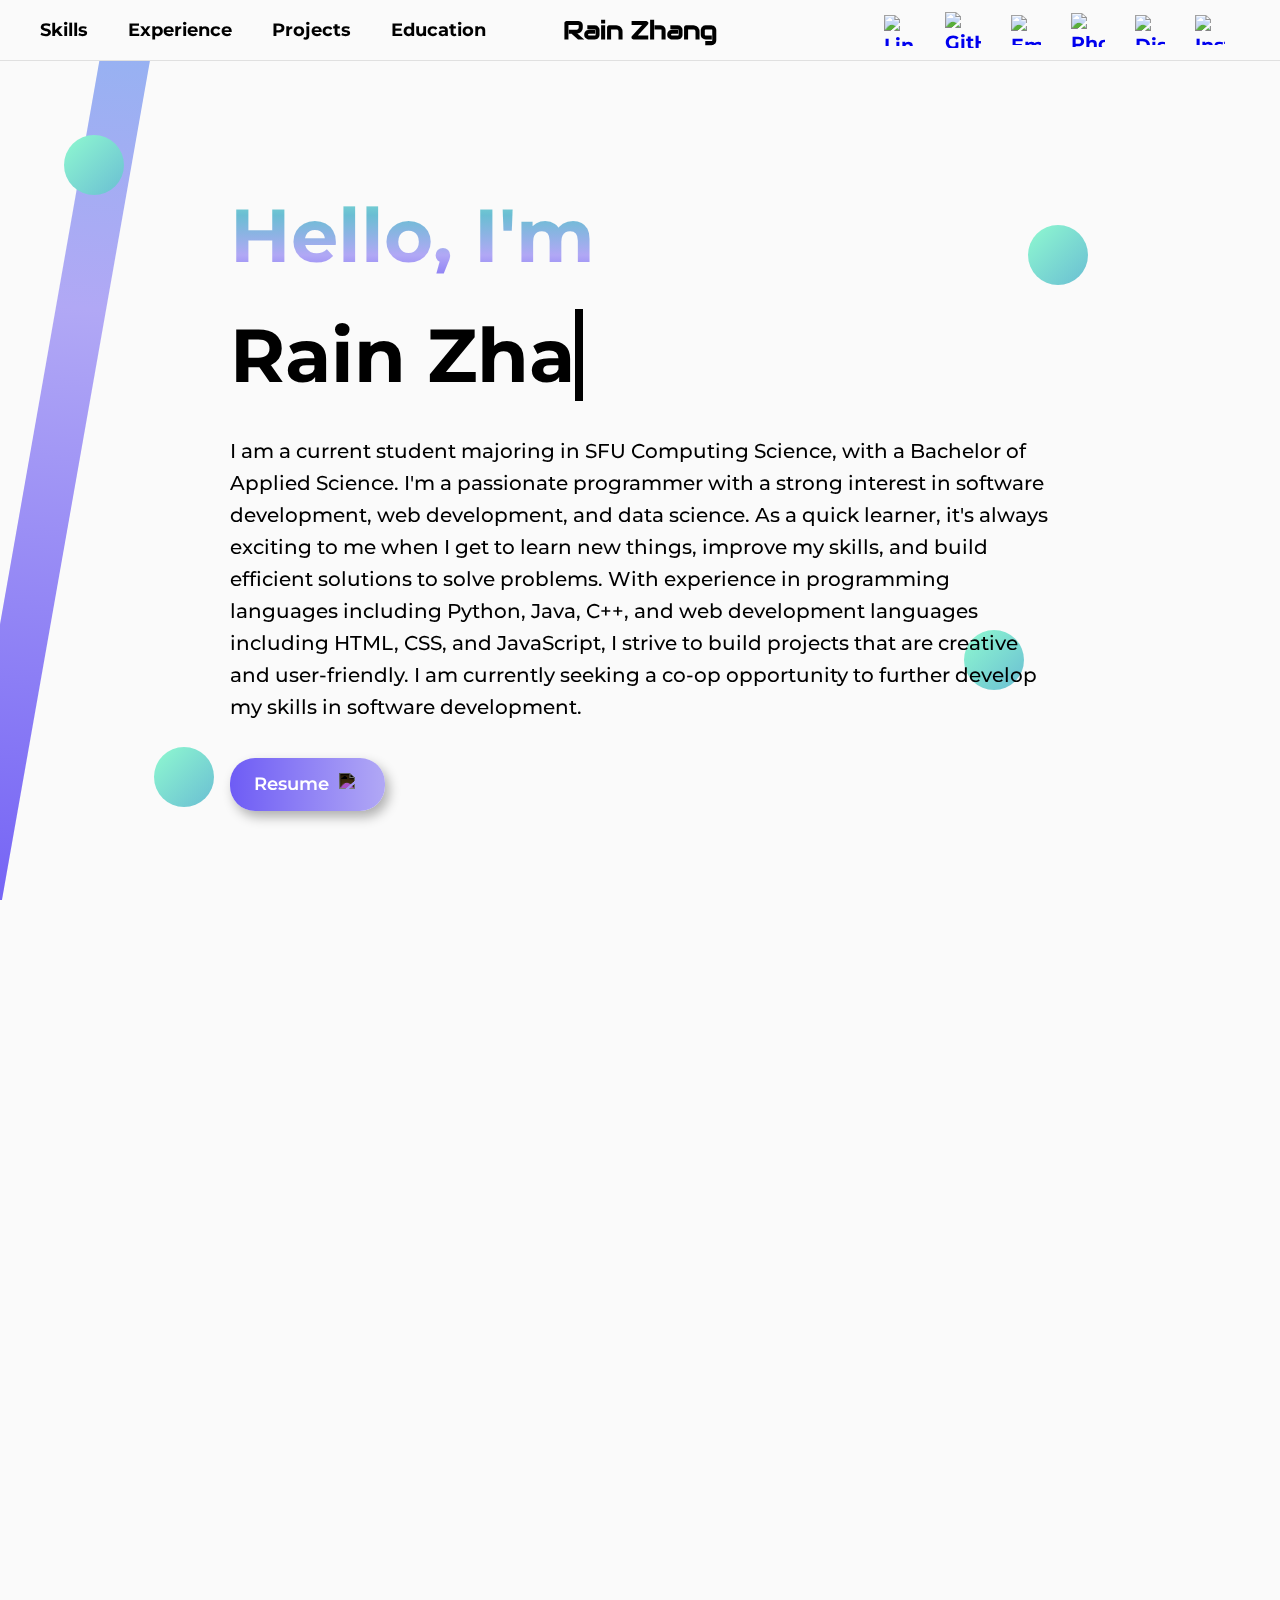
==== index.html @ cbb2e512 "Fixing and adjusting code format and style" ====
<!DOCTYPE html>
<html lang="en">
<head>
    <meta charset="UTF-8">
    <title>Rain Zhang</title>
    <link rel="icon" href="favicon.ico" type="image/x-icon">
    <link rel="stylesheet" href="style.css">
    <link rel="preconnect" href="https://fonts.googleapis.com">
    <link rel="preconnect" href="https://fonts.gstatic.com" crossorigin>
    <link href="https://fonts.googleapis.com/css2?family=Audiowide&family=Montserrat:wght@100..900&display=swap" rel="stylesheet">
</head>
<body>

<!-- Navigation Bar -->
<div class="navigationBar">
    <nav>
        <ul>
            <li><a href="#skills">Skills</a></li>
            <li><a href="#experience">Experience</a></li>
            <li><a href="#projects">Projects</a></li>
            <li><a href="#education">Education</a></li>
        </ul>
    </nav>
    <h2 id="barHeading">Rain Zhang</h2>
    <div class="contactIcons">
        <a href="https://www.linkedin.com/in/rainzhang05/" target="_blank">
            <img id="linkedinIcon" src="https://upload.wikimedia.org/wikipedia/commons/thumb/f/f8/LinkedIn_icon_circle.svg/1200px-LinkedIn_icon_circle.svg.png" alt="LinkedIn Icon"/>
        </a>
        <a href="https://github.com/rainzhang05" target="_blank">
            <img id="githubContact" src="https://www.svgrepo.com/show/360451/github-circle.svg" alt="GitHub Icon"/>
        </a>
        <a href="mailto:rainzhang.zty@gmail.com" target="_blank">
            <img id="mailIcon" src="https://cdn3.iconfinder.com/data/icons/web-ui-3/128/Mail-2-512.png" alt="Email Icon"/>
        </a>
        <a href="tel:+12363337191" target="_blank">
            <img id="phoneIcon" src="https://icons.veryicon.com/png/o/miscellaneous/yunrenui-original-ui-of-fool-cloud/phone-circle.png" alt="Phone Icon"/>
        </a>
        <a href="https://discordapp.com/users/rain_79154" target="_blank">
            <img id="discordIcon" src="https://uxwing.com/wp-content/themes/uxwing/download/brands-and-social-media/discord-round-color-icon.png" alt="Discord Icon"/>
        </a>
        <a href="https://www.instagram.com/rainzhang.zty?igsh=emI1dTNhZzAyY2N6&utm_source=qr" target="_blank">
            <img id="insIcon" src="https://cdn4.iconfinder.com/data/icons/social-messaging-ui-color-shapes-2-free/128/social-instagram-new-circle-512.png" alt="Instagram Icon"/>
        </a>
    </div>
</div>

<!-- Stripe and Circles -->
<div class="decorations">
    <div class="stripe"></div>
    <div class="circle" style="top: 15%; left: 5%;"></div>
    <div class="circle" style="top: 25%; right:15%;"></div>
    <div class="circle" style="top: 83%; left: 12%;"></div>
    <div class="circle" style="top: 70%; right:20%;"></div>
</div>

<!-- Introduction -->
<div class="introduction">
    <h1 id="introHeading">
        <span class="aurora-text">Hello, I'm</span>
    </h1>
    <h1 id="introName">
        <span class="aurora-text">Rain Zhang</span>
    </h1>
    <p id="introParagraph">
        I am a current student majoring in SFU Computing Science, with a Bachelor of Applied Science.
        I'm a passionate programmer with a strong interest in software development, web development,
        and data science. As a quick learner, it's always exciting to me when I get to learn new things,
        improve my skills, and build efficient solutions to solve problems. With experience in programming languages
        including Python, Java, C++, and web development languages including HTML, CSS, and JavaScript, I strive to
        build projects that are creative and user-friendly. I am currently seeking a co-op opportunity to further
        develop my skills in software development.
    </p>
    <a href="Resume.pdf" target="_blank" class="resumeButton">
        Resume
        <img src="https://cdn-icons-png.flaticon.com/512/25/25284.png" alt="linkIcon">
    </a>
</div>

<!-- Skills -->
<div class = "skills">
    <h2 id = "skills">Skills</h2>
    <h3>Programming Languages</h3>
    <img id = "pythonIcon" src = "https://cdn3.iconfinder.com/data/icons/logos-and-brands-adobe/512/267_Python-512.png" alt = "Python Icon">
    <img id = "cIcon" src = "https://upload.wikimedia.org/wikipedia/commons/1/19/C_Logo.png" alt = "C Icon">
    <img id = "C++ icon" src = "https://upload.wikimedia.org/wikipedia/commons/thumb/1/18/ISO_C%2B%2B_Logo.svg/683px-ISO_C%2B%2B_Logo.svg.png" alt = "C++ Icon">
    <img id = "javaIcon" src= "https://static-00.iconduck.com/assets.00/java-icon-1511x2048-6ikx8301.png" alt = "Java Icon">
    <h3>Web Development</h3>
    <img id = "htmlIcon" src = "https://cdn-icons-png.flaticon.com/512/5968/5968267.png" alt = "HTML Icon">
    <img id = "cssIcon" src = "https://cdn4.iconfinder.com/data/icons/flat-brand-logo-2/512/css3-512.png" alt = "CSS Icon">
    <img id = "jsIcon" src = "https://static.vecteezy.com/system/resources/previews/027/127/463/non_2x/javascript-logo-javascript-icon-transparent-free-png.png" alt = "JS Icon">
    <h3>Operating Systems</h3>
    <img id = "windowsIcon" src = "https://i.redd.it/ne6ukkej06t71.png" alt = "Windows Icon">
    <img id = "macIcon" src = "https://upload.wikimedia.org/wikipedia/commons/c/c9/Finder_Icon_macOS_Big_Sur.png" alt = "Mac Icon">
    <img id = "linuxIcon" src = "https://static-00.iconduck.com/assets.00/linux-icon-2048x2048-sy06t4un.png" alt = "Linux Icon">
    <h3>Software & Developer Tools</h3>
    <img id = "vscodeIcon" src = "https://upload.wikimedia.org/wikipedia/commons/thumb/9/9a/Visual_Studio_Code_1.35_icon.svg/512px-Visual_Studio_Code_1.35_icon.svg.png" alt = "VS Code Icon">
    <img id = "githubIcon" src = "https://cdn-icons-png.flaticon.com/512/25/25231.png" alt = "GitHub Icon">
    <img id = "gitIcon" src = "https://upload.wikimedia.org/wikipedia/commons/thumb/3/3f/Git_icon.svg/2048px-Git_icon.svg.png" alt = "Git Icon">
    <img id = "intellijIcon" src = "https://upload.wikimedia.org/wikipedia/commons/thumb/9/9c/IntelliJ_IDEA_Icon.svg/2048px-IntelliJ_IDEA_Icon.svg.png" alt = "IntelliJ Icon">
    <img id= "clionIcon" src = "https://static-00.iconduck.com/assets.00/clion-icon-2048x2048-9jybcelh.png" alt = "CLion Icon">
    <img id = "pycharmIcon" src = "https://upload.wikimedia.org/wikipedia/commons/thumb/1/1d/PyCharm_Icon.svg/1024px-PyCharm_Icon.svg.png" alt = "PyCharm Icon">
    <img id = "msofficeIcon" src = "https://img.icons8.com/color/512/microsoft-office-2019.png" alt = "MS Office Icon">
</div>

<!-- Experience -->
<div class = "experience">
    <h2 id = "experience">Experience</h2>
    <h3>FEITIAN Technologies Co., Ltd.</h3>
    <h4>Software Engineer Co-op | Beijing, China | September - December 2025 (Expected)</h4>
    <p id = "feitianParagraph">During my co-op at FEITIAN Technologies Co., Ltd., I will gain hands-on experience in
        cybersecurity product development. I will learn about authentication and encryption by using secure hardware
        solutions. I will develop my secure coding skills and vulnerability analysis by contributing to security product
        development. By the end of the work term, I will strengthen my ability to design secure systems and optimize
        cybersecurity solutions for applications.</p>
</div>

<!-- Projects -->
<div class = "projects">
    <h2 id = "projects">Projects</h2>
    <h3>Personal Portfolio Website Development | February 2025 | HTML, CSS, JS</h3>
    <ul>
        <li>Designed and created a personal website to serve as a portfolio of my skills. </li>
        <li>Used HTML, CSS, and JavaScript to implement a modern and user-friendly interface, with an emphasis on
            high quality UI/UX design.</li>
        <li>Gained experience on using dynamic functionalities and interactive elements to enhance user experience.</li>
    </ul>
    <h3>Snake Survival Game | June 2022 | Java</h3>
    <ul>
        <li>Designed and implemented a fully interactive grid-based snake survival game using Java, handling both
            graphics and game logic.</li>
        <li>Implemented the game features including movement, collision detection, and score tracking.</li>
        <li>Optimized game performance by using arrays and linked lists for snake movement.</li>
        <li>Enhanced problem-solving skills by debugging and improving game logic for smooth and responsive
            gameplay.</li>
    </ul>
    <h3>Language Learning Application | December 2024 | Python</h3>
    <ul>
        <li>Developed a terminal-based language learning app in python that simulates the functions of actual apps.</li>
        <li>Implemented features that analyze and modify graphics, audio, and text files.</li>
        <li>Created features that mimic app-like behaviors for learning, quizzing, and playing, maintaining ideal user
            experience within a terminal environment.</li>
    </ul>
    <h3>Playlist Generator | October 2024 | C++</h3>
    <ul>
        <li>Developed a class using a singly linked list to store the data of each song. </li>
        <li>Implemented public methods such as insertion, removal, and swapping of songs, enabling manipulations of the
            play list through user input. </li>
        <li>Incorporated dynamic memory management and error handling, while validating user input to prevent runtime
            errors. </li>
    </ul>
    <h3>Coin Sorter | March 2024 | C</h3>
    <ul>
        <li>Implemented a C program that simulates the operations of a terminal-based coin sorting machine,
            categorizing coin types based on data such as sizes and values. </li>
        <li>Incorporated error handling to validate data input, prevent program crashes, and managing unexpected user
            inputs. </li>
        <li>Utilized dynamic memory management and handled file input and output, allowing the program to process data
            from configuration files. </li>
    </ul>
</div>

<!-- Education -->
<div class = "education">
    <h2 id = "education">Education</h2>
    <h3>Simon Fraser University | Burnaby, BC</h3>
    <ul>
        <li>Computing Science Major</li>
        <li>Bachelor of Applied Science</li>
        <li>September 2023 - Present</li>
        <li>Expected Graduation in April 2027</li>
    </ul>
    <h3>Semiahmoo Secondary | Surrey, BC</h3>
    <ul>
        <li>High School Diploma</li>
        <li>September 2018 - June 2023</li>
        <li>Programming Club member since September 2021</li>
    </ul>
</div>
<script src = "script.js"></script>
</body>
</html>
---- style.css ----
/* Prevents Horizontal Scrolling */
html,
body {
    height: 100%;
    width: 100%;
    margin: 0;
    padding: 0;
    overflow-x: hidden;
}

/* Body */
body {
    font-family: "Montserrat", sans-serif;
    font-weight: 400;
    background-color: #fafafa;
    margin: 0;
    padding: 0;
    color: #333;
    font-size: 19px;
    line-height: 1.6;
}

/* Navigation Bar */
.navigationBar {
    font-weight: 700;
    position: fixed;
    top: 0;
    left: 0;
    right: 0;
    background-color: #fafafa;
    padding: 10px 40px;
    display: flex;
    justify-content: space-between;
    align-items: center;
    z-index: 1000;
    border-bottom: 1px solid #e0e0e0;
    height: 40px;

    a img {
        width: 30px;
        height: 30px;
        margin: 0 15px;
    }

    nav ul {
        list-style-type: none;
        padding: 0;
        margin: 0;
        display: flex;

        li {
            margin-right: 40px;

            a {
                display: inline-flex;
                color: #000000;
                text-decoration: none;
                font-size: 18px;
                transition: transform 0.3s ease-in-out, color 0.3s ease-in-out;
            }

            a:hover {
                color: #6e5cf5;
                transform: scale(1.08);
            }
        }
    }
}

#barHeading {
    font-family: "Audiowide", sans-serif;
    font-size: 25px;
    color: #000000;
    margin: 0;
    font-weight: bold;
    position: absolute;
    left: 50%;
    transform: translateX(-50%);
}

.contactIcons {
    display: flex;
    justify-content: flex-end;
    align-items: center;
    height: 100%;

    a {
        display: flex;
        align-items: center;
        justify-content: center;
        height: 100%;
        transition: transform 0.3s ease-in-out;
    }

    a:hover {
        transform: scale(1.2);

        img {
            filter: hue-rotate(190deg) saturate(200%);
        }
    }
}

#linkedinIcon {
    width: 31px;
    height: 31px;
}

#phoneIcon {
    width: 34px;
    height: 34px;
}

#githubContact {
    width: 36px;
    height: 36px;
}

/* Decorations */
.decorations {
    position: fixed;
    top: 0;
    left: 0;
    right: 0;
    bottom: 0;
    pointer-events: none;
    z-index: -1;
    overflow: hidden;
}

.stripe {
    position: absolute;
    width: 50px;
    height: 300%;
    background: linear-gradient(to bottom, #8ff9d0, #6abed3, #6dc1ed, #b1a8f5, #6e5cf5);
    left: 10%;
    top: -100%;
    transform: rotate(5deg) translateY(-30%) translateX(-50%) skew(-5deg);
}

.circle {
    position: absolute;
    width: 60px;
    height: 60px;
    border-radius: 50%;
    background: linear-gradient(to bottom right, #8ff9d0, #6abed3);
}

/* Introduction Section */
.introduction {
    font-family: "Montserrat", serif;
    font-weight: 500;
    background-color: transparent;
    box-shadow: none;
    color: #000000;
    margin-top: 145px;
    margin-left: 200px;
    margin-right: 200px;
    padding: 30px;
    border-radius: 20px;

    p {
        font-size: 20px;
        margin-top: 20px;
    }
}

.resumeButton {
    margin-top: 20px;
    display: inline-flex;
    align-items: center;
    gap: 10px;
    padding: 12px 24px;
    font-size: 18px;
    font-weight: 600;
    color: white;
    background: linear-gradient(to right, #6e5cf5, #b1a8f5);
    border: none;
    border-radius: 25px;
    text-decoration: none;
    box-shadow: 4px 6px 12px rgba(0, 0, 0, 0.3);
    transition: transform 0.3s ease-in-out, box-shadow 0.3s ease-in-out;

    img {
        width: 22px;
        height: 22px;
        filter: invert(1);
        transition: transform 0.3s ease-in-out;
    }
}

.resumeButton:hover {
    transform: scale(1.1);
    box-shadow: 4px 6px 15px rgba(0, 0, 0, 0.3);
}

#introHeading,
#introName {
    font-size: 75px;
    margin-bottom: 0;
    margin-top: 0;
}

#introHeading {
    background: linear-gradient(to bottom, #8ff9d0, #6abed3, #b1a8f5, #6e5cf5);
    -webkit-background-clip: text;
    -webkit-text-fill-color: transparent;
}

#introName {
    color: #000000;
}

/* Skills Section */
.skills {
    padding: 35px;
    border-radius: 35px;
    background-color: transparent;
    color: #000000;
    box-shadow: none;
    margin: 200px 170px 40px;

    h2 {
        margin-top: 5px;
        margin-bottom: 15px;
    }

    img {
        width: 70px;
        height: 70px;
        margin: 25px;
        vertical-align: middle;
    }

    h3 {
        margin-top: 30px;
    }

    div {
        margin-bottom: 15px;
        display: flex;
        align-items: center;
    }
}

/* Experience Section */
.experience {
    margin: 50px 170px 40px;
    padding: 35px;
    border-radius: 35px;
    background-color: transparent;
    color: #000000;
    box-shadow: none;

    h2 {
        margin-top: 5px;
        margin-bottom: 15px;
    }
}

/* Project Section */
.projects {
    margin: 50px 170px 40px;
    padding: 35px;
    border-radius: 35px;
    background-color: transparent;
    color: #000000;
    box-shadow: none;

    h2 {
        margin-top: 5px;
        margin-bottom: 15px;
    }

    ul li {
        margin-bottom: 12px;
    }
}

/* Education Section */
.education {
    margin: 50px 170px 150px;
    padding: 35px;
    border-radius: 35px;
    background-color: transparent;
    color: #000000;
    box-shadow: none;

    h2 {
        margin-top: 5px;
        margin-bottom: 15px;
    }

    ul li {
        margin-bottom: 12px;
    }
}

/* Content Styles */
h1,
h3,
h4,
p,
ul {
    margin-bottom: 15px;
}

h2 {
    font-size: 35px;
    scroll-margin: 100px;
}

/* Type Writer Effect Elements" */
#introName .txt {
    border-right: 0.5rem solid #000;
    animation: blink-caret 0.75s step-end infinite;
}

@keyframes blink-caret {
    from,
    to {
        border-color: #000;
    }
    50% {
        border-color: transparent;
    }
}
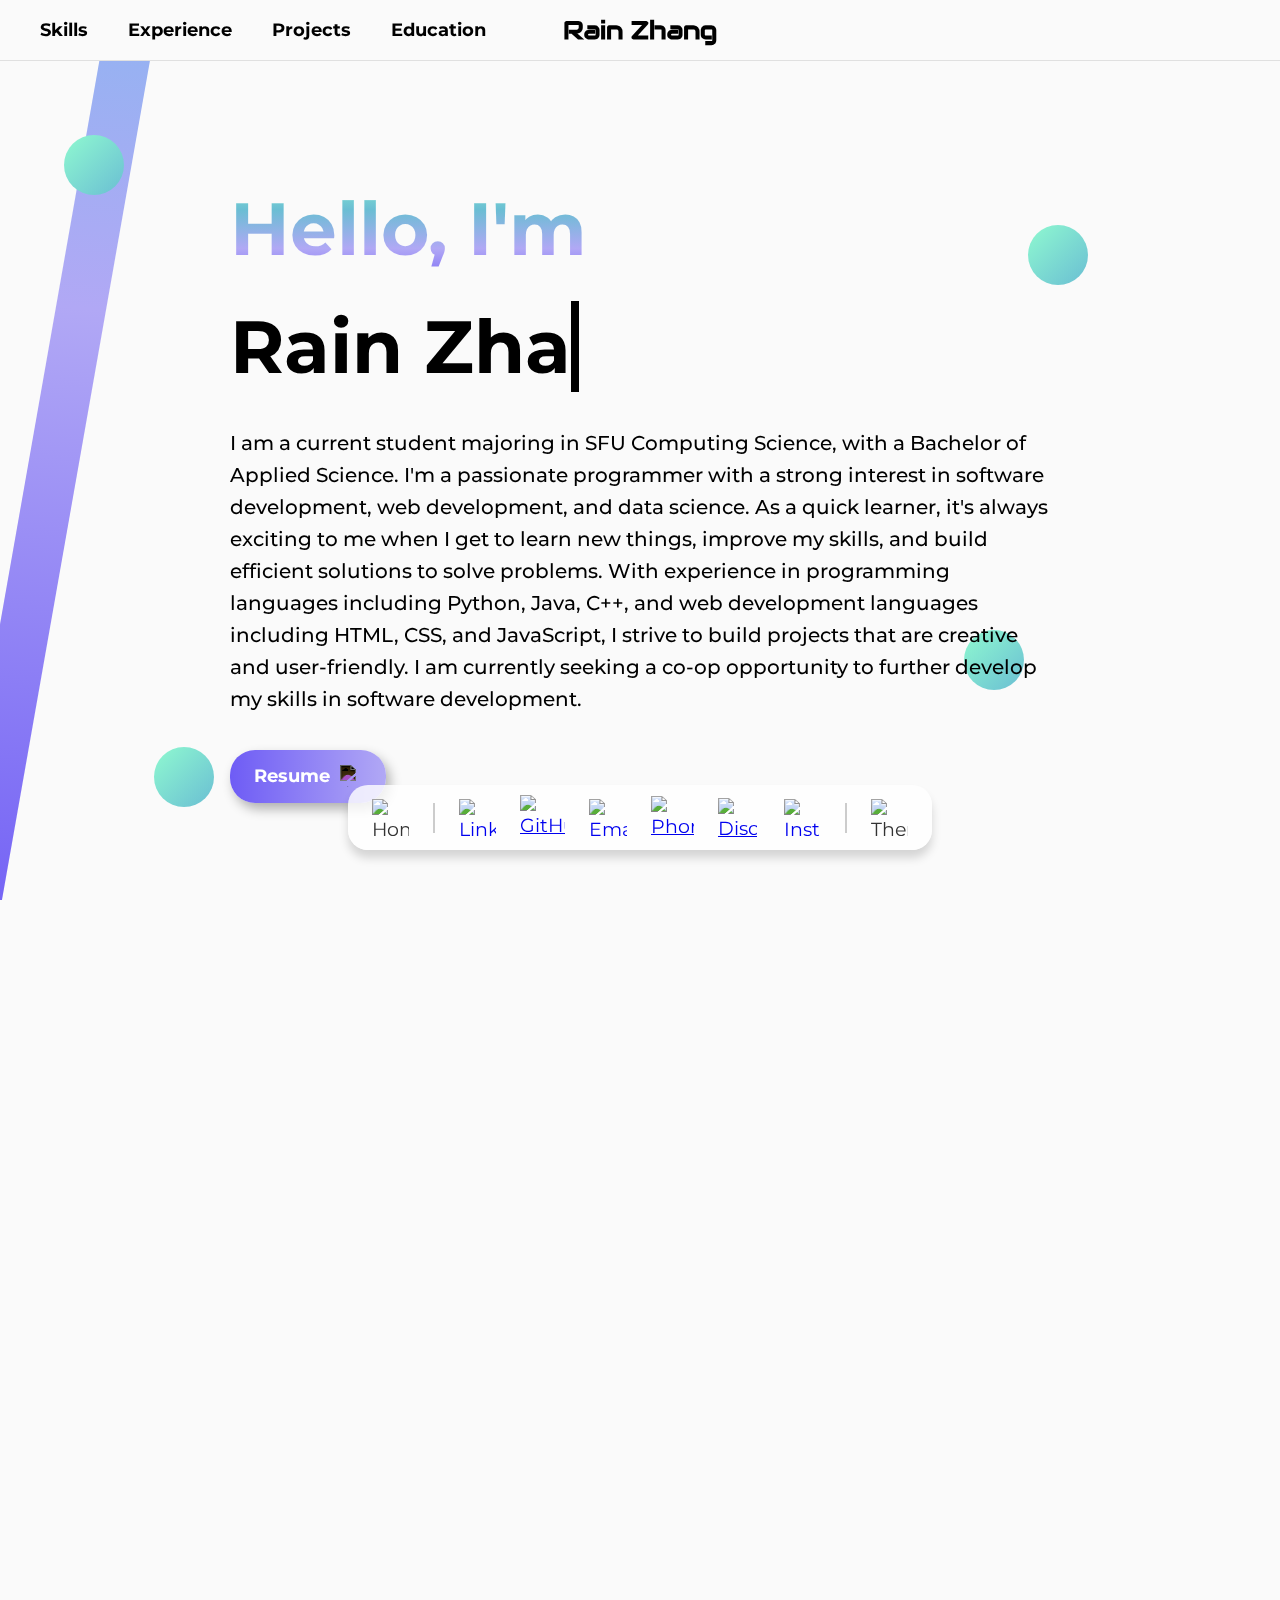
==== commit e070baf6: "Added dock and light/dark mode toggle, and fixed minor issues and bugs" ====
--- a/index.html
+++ b/index.html
@@ -4,10 +4,8 @@
     <meta charset="UTF-8">
     <title>Rain Zhang</title>
     <link rel="icon" href="favicon.ico" type="image/x-icon">
+    <script src="script.js"></script>
     <link rel="stylesheet" href="style.css">
-    <link rel="preconnect" href="https://fonts.googleapis.com">
-    <link rel="preconnect" href="https://fonts.gstatic.com" crossorigin>
-    <link href="https://fonts.googleapis.com/css2?family=Audiowide&family=Montserrat:wght@100..900&display=swap" rel="stylesheet">
 </head>
 <body>
 
@@ -22,26 +20,6 @@
         </ul>
     </nav>
     <h2 id="barHeading">Rain Zhang</h2>
-    <div class="contactIcons">
-        <a href="https://www.linkedin.com/in/rainzhang05/" target="_blank">
-            <img id="linkedinIcon" src="https://upload.wikimedia.org/wikipedia/commons/thumb/f/f8/LinkedIn_icon_circle.svg/1200px-LinkedIn_icon_circle.svg.png" alt="LinkedIn Icon"/>
-        </a>
-        <a href="https://github.com/rainzhang05" target="_blank">
-            <img id="githubContact" src="https://www.svgrepo.com/show/360451/github-circle.svg" alt="GitHub Icon"/>
-        </a>
-        <a href="mailto:rainzhang.zty@gmail.com" target="_blank">
-            <img id="mailIcon" src="https://cdn3.iconfinder.com/data/icons/web-ui-3/128/Mail-2-512.png" alt="Email Icon"/>
-        </a>
-        <a href="tel:+12363337191" target="_blank">
-            <img id="phoneIcon" src="https://icons.veryicon.com/png/o/miscellaneous/yunrenui-original-ui-of-fool-cloud/phone-circle.png" alt="Phone Icon"/>
-        </a>
-        <a href="https://discordapp.com/users/rain_79154" target="_blank">
-            <img id="discordIcon" src="https://uxwing.com/wp-content/themes/uxwing/download/brands-and-social-media/discord-round-color-icon.png" alt="Discord Icon"/>
-        </a>
-        <a href="https://www.instagram.com/rainzhang.zty?igsh=emI1dTNhZzAyY2N6&utm_source=qr" target="_blank">
-            <img id="insIcon" src="https://cdn4.iconfinder.com/data/icons/social-messaging-ui-color-shapes-2-free/128/social-instagram-new-circle-512.png" alt="Instagram Icon"/>
-        </a>
-    </div>
 </div>
 
 <!-- Stripe and Circles -->
@@ -56,19 +34,19 @@
 <!-- Introduction -->
 <div class="introduction">
     <h1 id="introHeading">
-        <span class="aurora-text">Hello, I'm</span>
+        <span>Hello, I'm</span>
     </h1>
     <h1 id="introName">
-        <span class="aurora-text">Rain Zhang</span>
+        <span>Rain Zhang</span>
     </h1>
     <p id="introParagraph">
         I am a current student majoring in SFU Computing Science, with a Bachelor of Applied Science.
         I'm a passionate programmer with a strong interest in software development, web development,
         and data science. As a quick learner, it's always exciting to me when I get to learn new things,
-        improve my skills, and build efficient solutions to solve problems. With experience in programming languages
-        including Python, Java, C++, and web development languages including HTML, CSS, and JavaScript, I strive to
-        build projects that are creative and user-friendly. I am currently seeking a co-op opportunity to further
-        develop my skills in software development.
+        improve my skills, and build efficient solutions to solve problems. With experience in programming
+        languages including Python, Java, C++, and web development languages including HTML, CSS, and JavaScript,
+        I strive to build projects that are creative and user-friendly. I am currently seeking a co-op opportunity
+        to further develop my skills in software development.
     </p>
     <a href="Resume.pdf" target="_blank" class="resumeButton">
         Resume
@@ -77,91 +55,154 @@
 </div>
 
 <!-- Skills -->
-<div class = "skills">
-    <h2 id = "skills">Skills</h2>
+<div class="skills">
+    <h2 id="skills">Skills</h2>
     <h3>Programming Languages</h3>
-    <img id = "pythonIcon" src = "https://cdn3.iconfinder.com/data/icons/logos-and-brands-adobe/512/267_Python-512.png" alt = "Python Icon">
-    <img id = "cIcon" src = "https://upload.wikimedia.org/wikipedia/commons/1/19/C_Logo.png" alt = "C Icon">
-    <img id = "C++ icon" src = "https://upload.wikimedia.org/wikipedia/commons/thumb/1/18/ISO_C%2B%2B_Logo.svg/683px-ISO_C%2B%2B_Logo.svg.png" alt = "C++ Icon">
-    <img id = "javaIcon" src= "https://static-00.iconduck.com/assets.00/java-icon-1511x2048-6ikx8301.png" alt = "Java Icon">
+    <div class="skill-item">
+        <img id="pythonIcon" src="https://cdn3.iconfinder.com/data/icons/logos-and-brands-adobe/512/267_Python-512.png" alt="Python Icon">
+        <span class="skill-name">Python</span>
+    </div>
+    <div class="skill-item">
+        <img id="cIcon" src="https://upload.wikimedia.org/wikipedia/commons/1/19/C_Logo.png" alt="C Icon">
+        <span class="skill-name">C</span>
+    </div>
+    <div class="skill-item">
+        <img id="C++ icon" src="https://upload.wikimedia.org/wikipedia/commons/thumb/1/18/ISO_C%2B%2B_Logo.svg/683px-ISO_C%2B%2B_Logo.svg.png" alt="C++ Icon">
+        <span class="skill-name">C++</span>
+    </div>
+    <div class="skill-item">
+        <img id="javaIcon" src="https://static-00.iconduck.com/assets.00/java-icon-1511x2048-6ikx8301.png" alt="Java Icon">
+        <span class="skill-name">Java</span>
+    </div>
     <h3>Web Development</h3>
-    <img id = "htmlIcon" src = "https://cdn-icons-png.flaticon.com/512/5968/5968267.png" alt = "HTML Icon">
-    <img id = "cssIcon" src = "https://cdn4.iconfinder.com/data/icons/flat-brand-logo-2/512/css3-512.png" alt = "CSS Icon">
-    <img id = "jsIcon" src = "https://static.vecteezy.com/system/resources/previews/027/127/463/non_2x/javascript-logo-javascript-icon-transparent-free-png.png" alt = "JS Icon">
+    <div class="skill-item">
+        <img id="htmlIcon" src="https://icons.iconarchive.com/icons/cornmanthe3rd/plex/512/Other-html-5-icon.png" alt="HTML Icon">
+        <span class="skill-name">HTML</span>
+    </div>
+    <div class="skill-item">
+        <img id="cssIcon" src="https://img.icons8.com/?size=512&id=21278&format=png" alt="CSS Icon">
+        <span class="skill-name">CSS</span>
+    </div>
+    <div class="skill-item">
+        <img id="jsIcon" src="https://static.vecteezy.com/system/resources/previews/027/127/463/non_2x/javascript-logo-javascript-icon-transparent-free-png.png" alt="JS Icon">
+        <span class="skill-name">JavaScript</span>
+    </div>
     <h3>Operating Systems</h3>
-    <img id = "windowsIcon" src = "https://i.redd.it/ne6ukkej06t71.png" alt = "Windows Icon">
-    <img id = "macIcon" src = "https://upload.wikimedia.org/wikipedia/commons/c/c9/Finder_Icon_macOS_Big_Sur.png" alt = "Mac Icon">
-    <img id = "linuxIcon" src = "https://static-00.iconduck.com/assets.00/linux-icon-2048x2048-sy06t4un.png" alt = "Linux Icon">
+    <div class="skill-item">
+        <img id="windowsIcon" src="https://i.redd.it/ne6ukkej06t71.png" alt="Windows Icon">
+        <span class="skill-name">Windows</span>
+    </div>
+    <div class="skill-item">
+        <img id="macIcon" src="https://upload.wikimedia.org/wikipedia/commons/c/c9/Finder_Icon_macOS_Big_Sur.png" alt="Mac Icon">
+        <span class="skill-name">macOS</span>
+    </div>
+    <div class="skill-item">
+        <img id="linuxIcon" src="https://static-00.iconduck.com/assets.00/linux-icon-2048x2048-sy06t4un.png" alt="Linux Icon">
+        <span class="skill-name">Linux</span>
+    </div>
     <h3>Software & Developer Tools</h3>
-    <img id = "vscodeIcon" src = "https://upload.wikimedia.org/wikipedia/commons/thumb/9/9a/Visual_Studio_Code_1.35_icon.svg/512px-Visual_Studio_Code_1.35_icon.svg.png" alt = "VS Code Icon">
-    <img id = "githubIcon" src = "https://cdn-icons-png.flaticon.com/512/25/25231.png" alt = "GitHub Icon">
-    <img id = "gitIcon" src = "https://upload.wikimedia.org/wikipedia/commons/thumb/3/3f/Git_icon.svg/2048px-Git_icon.svg.png" alt = "Git Icon">
-    <img id = "intellijIcon" src = "https://upload.wikimedia.org/wikipedia/commons/thumb/9/9c/IntelliJ_IDEA_Icon.svg/2048px-IntelliJ_IDEA_Icon.svg.png" alt = "IntelliJ Icon">
-    <img id= "clionIcon" src = "https://static-00.iconduck.com/assets.00/clion-icon-2048x2048-9jybcelh.png" alt = "CLion Icon">
-    <img id = "pycharmIcon" src = "https://upload.wikimedia.org/wikipedia/commons/thumb/1/1d/PyCharm_Icon.svg/1024px-PyCharm_Icon.svg.png" alt = "PyCharm Icon">
-    <img id = "msofficeIcon" src = "https://img.icons8.com/color/512/microsoft-office-2019.png" alt = "MS Office Icon">
+    <div class="skill-item">
+        <img id="vscodeIcon" src="https://upload.wikimedia.org/wikipedia/commons/thumb/9/9a/Visual_Studio_Code_1.35_icon.svg/512px-Visual_Studio_Code_1.35_icon.svg.png" alt="VS Code Icon">
+        <span class="skill-name">VS Code</span>
+    </div>
+    <div class="skill-item">
+        <img id="githubIcon" src="https://cdn-icons-png.freepik.com/512/5968/5968866.png" alt="GitHub Icon">
+        <span class="skill-name">GitHub</span>
+    </div>
+    <div class="skill-item">
+        <img id="gitIcon" src="https://upload.wikimedia.org/wikipedia/commons/thumb/3/3f/Git_icon.svg/2048px-Git_icon.svg.png" alt="Git Icon">
+        <span class="skill-name">Git</span>
+    </div>
+    <div class="skill-item">
+        <img id="intellijIcon" src="https://upload.wikimedia.org/wikipedia/commons/thumb/9/9c/IntelliJ_IDEA_Icon.svg/2048px-IntelliJ_IDEA_Icon.svg.png" alt="IntelliJ Icon">
+        <span class="skill-name">IntelliJ IDEA</span>
+    </div>
+    <div class="skill-item">
+        <img id="clionIcon" src="https://static-00.iconduck.com/assets.00/clion-icon-2048x2048-9jybcelh.png" alt="CLion Icon">
+        <span class="skill-name">CLion</span>
+    </div>
+    <div class="skill-item">
+        <img id="pycharmIcon" src="https://upload.wikimedia.org/wikipedia/commons/thumb/1/1d/PyCharm_Icon.svg/1024px-PyCharm_Icon.svg.png" alt="PyCharm Icon">
+        <span class="skill-name">PyCharm</span>
+    </div>
+    <div class="skill-item">
+        <img id="msofficeIcon" src="https://img.icons8.com/color/512/microsoft-office-2019.png" alt="MS Office Icon">
+        <span class="skill-name">MS Office</span>
+    </div>
 </div>
 
 <!-- Experience -->
-<div class = "experience">
-    <h2 id = "experience">Experience</h2>
+<div class="experience">
+    <h2 id="experience">Experience</h2>
     <h3>FEITIAN Technologies Co., Ltd.</h3>
     <h4>Software Engineer Co-op | Beijing, China | September - December 2025 (Expected)</h4>
-    <p id = "feitianParagraph">During my co-op at FEITIAN Technologies Co., Ltd., I will gain hands-on experience in
-        cybersecurity product development. I will learn about authentication and encryption by using secure hardware
-        solutions. I will develop my secure coding skills and vulnerability analysis by contributing to security product
-        development. By the end of the work term, I will strengthen my ability to design secure systems and optimize
-        cybersecurity solutions for applications.</p>
+    <p id="feitianParagraph">
+        During my co-op at FEITIAN Technologies, I will gain hands-on experience
+        in cybersecurity product development. I will learn about authentication and encryption by using
+        secure hardware solutions, and develop my secure coding skills and vulnerability analysis by
+        contributing to security product development. By the end of the work term, I will strengthen my ability
+        to design secure systems and optimize cybersecurity solutions for applications.
+    </p>
 </div>
 
 <!-- Projects -->
-<div class = "projects">
-    <h2 id = "projects">Projects</h2>
+<div class="projects">
+    <h2 id="projects">Projects</h2>
     <h3>Personal Portfolio Website Development | February 2025 | HTML, CSS, JS</h3>
     <ul>
-        <li>Designed and created a personal website to serve as a portfolio of my skills. </li>
-        <li>Used HTML, CSS, and JavaScript to implement a modern and user-friendly interface, with an emphasis on
-            high quality UI/UX design.</li>
-        <li>Gained experience on using dynamic functionalities and interactive elements to enhance user experience.</li>
+        <li>Designed and created a personal website to serve as a portfolio of my skills.</li>
+        <li>Used HTML, CSS, and JavaScript to implement a modern and user-friendly interface,
+            with an emphasis on high quality UI/UX design.
+        </li>
+        <li>Gained experience on using dynamic functionalities and interactive elements
+            to enhance user experience.
+        </li>
     </ul>
     <h3>Snake Survival Game | June 2022 | Java</h3>
     <ul>
-        <li>Designed and implemented a fully interactive grid-based snake survival game using Java, handling both
-            graphics and game logic.</li>
+        <li>Designed and implemented a fully interactive grid-based snake survival game
+            using Java, handling both graphics and game logic.
+        </li>
         <li>Implemented the game features including movement, collision detection, and score tracking.</li>
         <li>Optimized game performance by using arrays and linked lists for snake movement.</li>
-        <li>Enhanced problem-solving skills by debugging and improving game logic for smooth and responsive
-            gameplay.</li>
+        <li>Enhanced problem-solving skills by debugging and improving game logic for smooth and responsive gameplay.
+        </li>
     </ul>
     <h3>Language Learning Application | December 2024 | Python</h3>
     <ul>
         <li>Developed a terminal-based language learning app in python that simulates the functions of actual apps.</li>
         <li>Implemented features that analyze and modify graphics, audio, and text files.</li>
-        <li>Created features that mimic app-like behaviors for learning, quizzing, and playing, maintaining ideal user
-            experience within a terminal environment.</li>
+        <li>Created features that mimic app-like behaviors for learning, quizzing, and playing, maintaining
+            ideal user experience within a terminal environment.
+        </li>
     </ul>
     <h3>Playlist Generator | October 2024 | C++</h3>
     <ul>
-        <li>Developed a class using a singly linked list to store the data of each song. </li>
-        <li>Implemented public methods such as insertion, removal, and swapping of songs, enabling manipulations of the
-            play list through user input. </li>
-        <li>Incorporated dynamic memory management and error handling, while validating user input to prevent runtime
-            errors. </li>
+        <li>Developed a class using a singly linked list to store the data of each song.</li>
+        <li>Implemented public methods such as insertion, removal, and swapping of songs, enabling manipulations
+            of the playlist through user input.
+        </li>
+        <li>Incorporated dynamic memory management and error handling, while validating user input to prevent
+            runtime errors.
+        </li>
     </ul>
     <h3>Coin Sorter | March 2024 | C</h3>
     <ul>
         <li>Implemented a C program that simulates the operations of a terminal-based coin sorting machine,
-            categorizing coin types based on data such as sizes and values. </li>
-        <li>Incorporated error handling to validate data input, prevent program crashes, and managing unexpected user
-            inputs. </li>
-        <li>Utilized dynamic memory management and handled file input and output, allowing the program to process data
-            from configuration files. </li>
+            categorizing coin types based on data such as sizes and values.
+        </li>
+        <li>Incorporated error handling to validate data input, prevent program crashes, and managing unexpected
+            user inputs.
+        </li>
+        <li>Utilized dynamic memory management and handled file input and output, allowing the program to process
+            data from configuration files.
+        </li>
     </ul>
 </div>
 
 <!-- Education -->
-<div class = "education">
-    <h2 id = "education">Education</h2>
+<div class="education">
+    <h2 id="education">Education</h2>
     <h3>Simon Fraser University | Burnaby, BC</h3>
     <ul>
         <li>Computing Science Major</li>
@@ -176,6 +217,35 @@
         <li>Programming Club member since September 2021</li>
     </ul>
 </div>
-<script src = "script.js"></script>
+
+<!-- Dock -->
+<div id="dock">
+    <a class="dock-item" id="homeButton">
+        <img src="https://api.iconify.design/lucide:home.svg" alt="Home">
+    </a>
+    <div class="dock-separator"></div>
+    <a href="https://www.linkedin.com/in/rainzhang05/" target="_blank" class="dock-item">
+        <img src="https://cdn3.iconfinder.com/data/icons/2018-social-media-black-and-white-logos/1000/2018_social_media_popular_app_logo_linkedin-512.png" alt="LinkedIn">
+    </a>
+    <a href="https://github.com/rainzhang05" target="_blank" class="dock-item" id = "githubDock">
+        <img src="https://icons.veryicon.com/png/o/object/material_design_icons/github-circle-1.png" alt="GitHub">
+    </a>
+    <a href="mailto:rainzhang.zty@gmail.com" target="_blank" class="dock-item" id = "emailDock">
+        <img src="https://cdn3.iconfinder.com/data/icons/web-ui-3/128/Mail-2-512.png" alt="Email">
+    </a>
+    <a href="tel:+12363337191" target="_blank" class="dock-item" id = "phoneDock">
+        <img src="https://icons.veryicon.com/png/o/miscellaneous/yunrenui-original-ui-of-fool-cloud/phone-circle.png" alt="Phone">
+    </a>
+    <a href="https://discordapp.com/users/rain_79154" target="_blank" class="dock-item" id = "discordDock">
+        <img src="https://cdn-icons-png.flaticon.com/512/3670/3670325.png" alt="Discord">
+    </a>
+    <a href="https://www.instagram.com/rainzhang.zty?igsh=emI1dTNhZzAyY2N6&utm_source=qr" target="_blank" class="dock-item">
+        <img src="https://cdn3.iconfinder.com/data/icons/social-media-black-white-1/1024/instagram-512.png" alt="Instagram">
+    </a>
+    <div class="dock-separator"></div>
+    <div class="dock-item" id="themeToggle">
+        <img src="https://api.iconify.design/lucide:sun.svg" alt="Theme Toggle" id="themeIcon">
+    </div>
+</div>
 </body>
 </html>--- a/style.css
+++ b/style.css
@@ -1,11 +1,36 @@
-/* Prevents Horizontal Scrolling */
+/* Defining Local Font Faces */
+@font-face {
+    font-family: "Montserrat";
+    font-weight: 400;
+    src: url(/fonts/Montserrat-Regular.ttf);
+}
+
+@font-face {
+    font-family: "Montserrat";
+    font-weight: 500;
+    src: url(/fonts/Montserrat-Medium.ttf);
+}
+
+@font-face {
+    font-family: "Montserrat";
+    font-weight: 700;
+    src: url(/fonts/Montserrat-Bold.ttf);
+}
+
+@font-face {
+    font-family: "Audiowide";
+    font-weight: 400;
+    src: url(/fonts/Audiowide-Regular.ttf);
+}
+
+/* Preventing Horizontal Scrolling */
 html,
 body {
-    height: 100%;
-    width: 100%;
     margin: 0;
     padding: 0;
+    scroll-behavior: smooth;
     overflow-x: hidden;
+    user-select: none;
 }
 
 /* Body */
@@ -35,36 +60,42 @@
     z-index: 1000;
     border-bottom: 1px solid #e0e0e0;
     height: 40px;
-
-    a img {
-        width: 30px;
-        height: 30px;
-        margin: 0 15px;
-    }
-
-    nav ul {
-        list-style-type: none;
-        padding: 0;
-        margin: 0;
-        display: flex;
-
-        li {
-            margin-right: 40px;
-
-            a {
-                display: inline-flex;
-                color: #000000;
-                text-decoration: none;
-                font-size: 18px;
-                transition: transform 0.3s ease-in-out, color 0.3s ease-in-out;
-            }
-
-            a:hover {
-                color: #6e5cf5;
-                transform: scale(1.08);
-            }
-        }
-    }
+}
+
+/* Keeps space but no icons */
+.contactIcons {
+    display: flex;
+    justify-content: flex-end;
+    align-items: center;
+    height: 100%;
+}
+
+nav ul {
+    list-style-type: none;
+    padding: 0;
+    margin: 0;
+    display: flex;
+}
+
+nav ul li {
+    margin-right: 40px;
+}
+
+nav ul li a {
+    display: inline-flex;
+    color: #000000;
+    text-decoration: none;
+    font-size: 18px;
+    transition: transform 0.3s ease-in-out, color 0.3s ease-in-out;
+}
+
+nav ul li a:hover {
+    color: #6e5cf5;
+    transform: scale(1.1);
+}
+
+body.dark-mode nav ul li a:hover {
+    color: #b1a8f5;
 }
 
 #barHeading {
@@ -76,44 +107,6 @@
     position: absolute;
     left: 50%;
     transform: translateX(-50%);
-}
-
-.contactIcons {
-    display: flex;
-    justify-content: flex-end;
-    align-items: center;
-    height: 100%;
-
-    a {
-        display: flex;
-        align-items: center;
-        justify-content: center;
-        height: 100%;
-        transition: transform 0.3s ease-in-out;
-    }
-
-    a:hover {
-        transform: scale(1.2);
-
-        img {
-            filter: hue-rotate(190deg) saturate(200%);
-        }
-    }
-}
-
-#linkedinIcon {
-    width: 31px;
-    height: 31px;
-}
-
-#phoneIcon {
-    width: 34px;
-    height: 34px;
-}
-
-#githubContact {
-    width: 36px;
-    height: 36px;
 }
 
 /* Decorations */
@@ -148,21 +141,21 @@
 
 /* Introduction Section */
 .introduction {
-    font-family: "Montserrat", serif;
+    font-family: "Montserrat", sans-serif;
     font-weight: 500;
     background-color: transparent;
     box-shadow: none;
     color: #000000;
-    margin-top: 145px;
+    margin-top: 140px;
     margin-left: 200px;
     margin-right: 200px;
     padding: 30px;
     border-radius: 20px;
-
-    p {
-        font-size: 20px;
-        margin-top: 20px;
-    }
+}
+
+.introduction p {
+    font-size: 20px;
+    margin-top: 20px;
 }
 
 .resumeButton {
@@ -180,13 +173,13 @@
     text-decoration: none;
     box-shadow: 4px 6px 12px rgba(0, 0, 0, 0.3);
     transition: transform 0.3s ease-in-out, box-shadow 0.3s ease-in-out;
-
-    img {
-        width: 22px;
-        height: 22px;
-        filter: invert(1);
-        transition: transform 0.3s ease-in-out;
-    }
+}
+
+.resumeButton img {
+    width: 22px;
+    height: 22px;
+    filter: invert(1);
+    transition: transform 0.3s ease-in-out;
 }
 
 .resumeButton:hover {
@@ -196,7 +189,9 @@
 
 #introHeading,
 #introName {
-    font-size: 75px;
+    font-family: "Montserrat", sans-serif;
+    font-weight: 700;
+    font-size: 74px;
     margin-bottom: 0;
     margin-top: 0;
 }
@@ -218,29 +213,46 @@
     background-color: transparent;
     color: #000000;
     box-shadow: none;
-    margin: 200px 170px 40px;
-
-    h2 {
-        margin-top: 5px;
-        margin-bottom: 15px;
-    }
-
-    img {
-        width: 70px;
-        height: 70px;
-        margin: 25px;
-        vertical-align: middle;
-    }
-
-    h3 {
-        margin-top: 30px;
-    }
-
-    div {
-        margin-bottom: 15px;
-        display: flex;
-        align-items: center;
-    }
+    margin: 250px 170px 40px;
+}
+
+.skills h2 {
+    margin-top: 5px;
+    margin-bottom: 15px;
+}
+
+.skill-item {
+    display: inline-flex;
+    flex-direction: column;
+    align-items: center;
+    margin: 20px;
+    width: 100px;
+}
+
+.skills img {
+    width: 70px;
+    height: 70px;
+    margin: 25px;
+    vertical-align: middle;
+    user-select: none;
+    -webkit-user-drag: none;
+}
+
+.skill-name {
+    font-family: "Montserrat", sans-serif;
+    font-weight: 700;
+    font-size: 15px;
+    margin-top: 10px;
+    text-align: center;
+}
+
+#macIcon {
+    width: 77px;
+    height: 77px;
+}
+
+.skills h3 {
+    margin-top: 30px;
 }
 
 /* Experience Section */
@@ -251,11 +263,11 @@
     background-color: transparent;
     color: #000000;
     box-shadow: none;
-
-    h2 {
-        margin-top: 5px;
-        margin-bottom: 15px;
-    }
+}
+
+.experience h2 {
+    margin-top: 5px;
+    margin-bottom: 15px;
 }
 
 /* Project Section */
@@ -266,15 +278,15 @@
     background-color: transparent;
     color: #000000;
     box-shadow: none;
-
-    h2 {
-        margin-top: 5px;
-        margin-bottom: 15px;
-    }
-
-    ul li {
-        margin-bottom: 12px;
-    }
+}
+
+.projects h2 {
+    margin-top: 5px;
+    margin-bottom: 15px;
+}
+
+.projects ul li {
+    margin-bottom: 12px;
 }
 
 /* Education Section */
@@ -285,18 +297,18 @@
     background-color: transparent;
     color: #000000;
     box-shadow: none;
-
-    h2 {
-        margin-top: 5px;
-        margin-bottom: 15px;
-    }
-
-    ul li {
-        margin-bottom: 12px;
-    }
-}
-
-/* Content Styles */
+}
+
+.education h2 {
+    margin-top: 5px;
+    margin-bottom: 15px;
+}
+
+.education ul li {
+    margin-bottom: 12px;
+}
+
+/* Headings and Text */
 h1,
 h3,
 h4,
@@ -307,21 +319,133 @@
 
 h2 {
     font-size: 35px;
-    scroll-margin: 100px;
-}
-
-/* Type Writer Effect Elements" */
+    scroll-margin-top: 100px;
+}
+
+/* Type Writer Effect Elements */
 #introName .txt {
-    border-right: 0.5rem solid #000;
+    border-right: 0.5rem solid;
     animation: blink-caret 0.75s step-end infinite;
 }
 
 @keyframes blink-caret {
     from,
     to {
-        border-color: #000;
+        border-color: currentColor;
     }
     50% {
         border-color: transparent;
     }
+}
+
+/* Ensure the introName text color changes in dark mode */
+body.dark-mode #introName,
+body.dark-mode #introName .txt {
+    color: #ffffff;
+}
+
+/* Dock */
+#dock {
+    position: fixed;
+    bottom: 50px;
+    left: 50%;
+    transform: translateX(-50%);
+    background-color: rgba(255, 255, 255, 0.8);
+    border-radius: 20px;
+    padding: 10px;
+    display: flex;
+    align-items: center;
+    z-index: 2000;
+    box-shadow: 0 8px 10px rgba(0, 0, 0, 0.15);
+}
+
+.dock-item {
+    width: 45px;
+    height: 45px;
+    margin: 0 10px;
+    transition: all 0.3s ease;
+    display: flex;
+    justify-content: center;
+    align-items: center;
+}
+
+.dock-item:hover {
+    transform: scale(1.08);
+}
+
+.dock-item img {
+    width: 37px;
+    height: 37px;
+    transition: all 0.3s ease;
+}
+
+.dock-item:hover img {
+    transform: scale(1.08);
+}
+
+.dock-separator {
+    width: 2px;
+    height: 30px;
+    background-color: #ccc;
+    margin: 0 10px;
+}
+
+#githubDock img {
+    width: 45px;
+    height: 45px;
+}
+
+#emailDock img {
+    width: 38px;
+    height: 38px;
+}
+
+#phoneDock img {
+    width: 43px;
+    height: 43px;
+}
+
+#discordDock img {
+    width: 39px;
+    height: 39px;
+}
+
+/* Dark Mode */
+body.dark-mode {
+    background-color: #1a1a1a;
+    color: #ffffff;
+}
+
+body.dark-mode #dock {
+    background-color: rgba(30, 30, 30, 0.8);
+}
+
+body.dark-mode .navigationBar {
+    background-color: #1a1a1a;
+    border-bottom: 1px solid #333;
+}
+
+/* Override black text in dark mode */
+body.dark-mode h1,
+body.dark-mode h2,
+body.dark-mode h3,
+body.dark-mode h4,
+body.dark-mode p,
+body.dark-mode li,
+body.dark-mode .navigationBar a,
+body.dark-mode #barHeading,
+body.dark-mode #introName,
+body.dark-mode #introName .txt,
+body.dark-mode .skill-name {
+    color: #ffffff !important;
+}
+
+body.dark-mode .navigationBar a:hover {
+    color: #b1a8f5 !important;
+}
+
+/* Invert icons for dark mode */
+body.dark-mode #themeIcon,
+body.dark-mode #dock .dock-item img {
+    filter: invert(1);
 }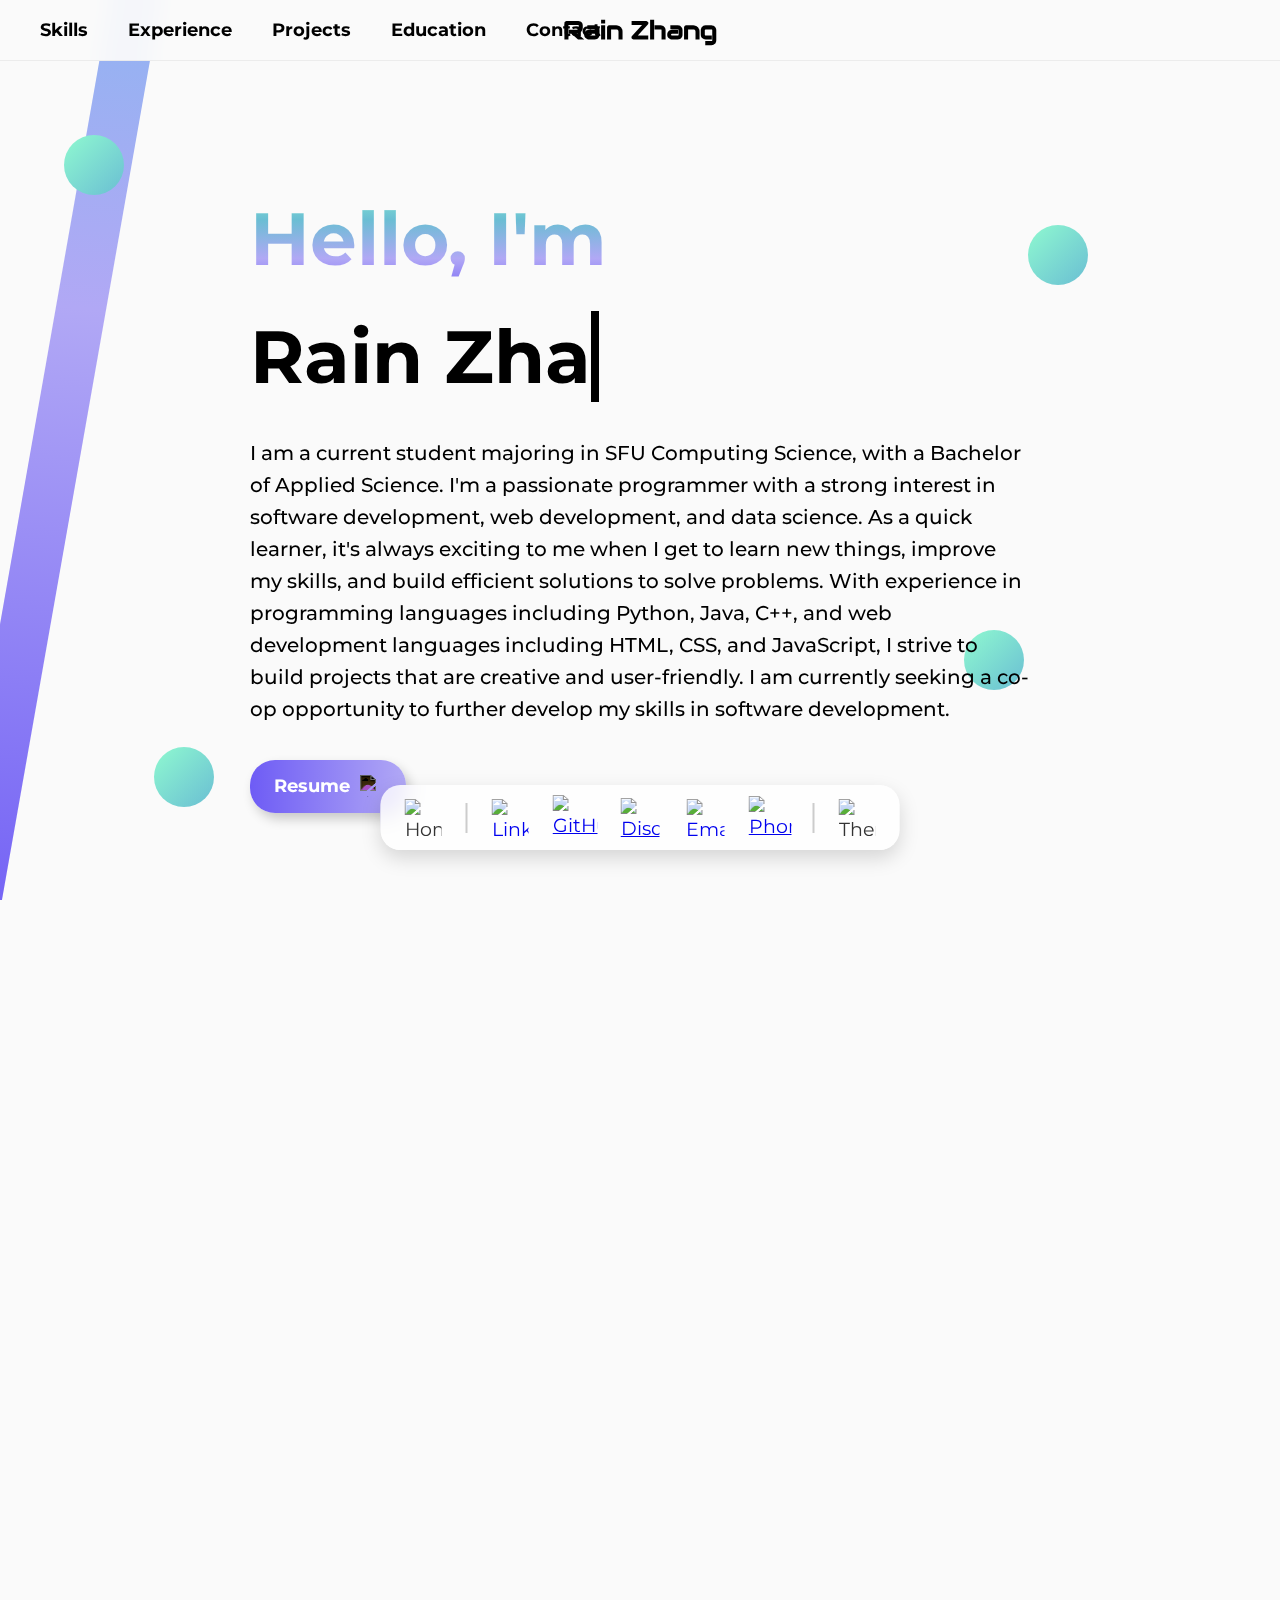
==== commit ec37190f: "Enhancing animation effects, adding contact section" ====
--- a/index.html
+++ b/index.html
@@ -2,9 +2,9 @@
 <html lang="en">
 <head>
     <meta charset="UTF-8">
+    <meta name="viewport" content="width=device-width, initial-scale=1.0">
     <title>Rain Zhang</title>
     <link rel="icon" href="favicon.ico" type="image/x-icon">
-    <script src="script.js"></script>
     <link rel="stylesheet" href="style.css">
 </head>
 <body>
@@ -17,6 +17,7 @@
             <li><a href="#experience">Experience</a></li>
             <li><a href="#projects">Projects</a></li>
             <li><a href="#education">Education</a></li>
+            <li><a href="#contact">Contact</a></li>
         </ul>
     </nav>
     <h2 id="barHeading">Rain Zhang</h2>
@@ -218,6 +219,38 @@
     </ul>
 </div>
 
+<!-- Contact Section -->
+<div class="contact">
+    <h2 id="contact">Contact Me</h2>
+    <p>Feel free to reach out if you have any questions or would like to connect.</p>
+    <p>I'm always open to new opportunities &  internships 😊</p>
+
+    <div class="contact-form">
+        <form id="contactForm" action="https://formspree.io/f/xoveaaqo" method="POST">
+            <div class="form-group">
+                <label for="name">Name</label>
+                <input type="text" id="name" name="name" required>
+            </div>
+
+            <div class="form-group">
+                <label for="email">Email</label>
+                <input type="email" id="email" name="email" required>
+            </div>
+
+            <div class="form-group">
+                <label for="message">Message</label>
+                <textarea id="message" name="message" required></textarea>
+            </div>
+
+            <button type="submit" id="submitBtn" class="submit-btn">Send Message</button>
+        </form>
+
+        <div id="successMessage" class="success-message">
+            <p>Thank you for your message! I'll get back to you as soon as possible.</p>
+        </div>
+    </div>
+</div>
+
 <!-- Dock -->
 <div id="dock">
     <a class="dock-item" id="homeButton">
@@ -227,25 +260,24 @@
     <a href="https://www.linkedin.com/in/rainzhang05/" target="_blank" class="dock-item">
         <img src="https://cdn3.iconfinder.com/data/icons/2018-social-media-black-and-white-logos/1000/2018_social_media_popular_app_logo_linkedin-512.png" alt="LinkedIn">
     </a>
-    <a href="https://github.com/rainzhang05" target="_blank" class="dock-item" id = "githubDock">
+    <a href="https://github.com/rainzhang05" target="_blank" class="dock-item" id="githubDock">
         <img src="https://icons.veryicon.com/png/o/object/material_design_icons/github-circle-1.png" alt="GitHub">
     </a>
-    <a href="mailto:rainzhang.zty@gmail.com" target="_blank" class="dock-item" id = "emailDock">
+    <a href="https://discordapp.com/users/rain_79154" target="_blank" class="dock-item" id="discordDock">
+        <img src="https://cdn-icons-png.flaticon.com/512/3670/3670325.png" alt="Discord">
+    </a>
+    <a href="mailto:rainzhang.zty@gmail.com" class="dock-item" id="emailDock">
         <img src="https://cdn3.iconfinder.com/data/icons/web-ui-3/128/Mail-2-512.png" alt="Email">
     </a>
-    <a href="tel:+12363337191" target="_blank" class="dock-item" id = "phoneDock">
+    <a href="tel:+12363337191" class="dock-item" id="phoneDock">
         <img src="https://icons.veryicon.com/png/o/miscellaneous/yunrenui-original-ui-of-fool-cloud/phone-circle.png" alt="Phone">
-    </a>
-    <a href="https://discordapp.com/users/rain_79154" target="_blank" class="dock-item" id = "discordDock">
-        <img src="https://cdn-icons-png.flaticon.com/512/3670/3670325.png" alt="Discord">
-    </a>
-    <a href="https://www.instagram.com/rainzhang.zty?igsh=emI1dTNhZzAyY2N6&utm_source=qr" target="_blank" class="dock-item">
-        <img src="https://cdn3.iconfinder.com/data/icons/social-media-black-white-1/1024/instagram-512.png" alt="Instagram">
     </a>
     <div class="dock-separator"></div>
     <div class="dock-item" id="themeToggle">
         <img src="https://api.iconify.design/lucide:sun.svg" alt="Theme Toggle" id="themeIcon">
     </div>
 </div>
+
+<script src="script.js"></script>
 </body>
 </html>--- a/style.css
+++ b/style.css
@@ -43,6 +43,7 @@
     color: #333;
     font-size: 19px;
     line-height: 1.6;
+    transition: background-color 0.5s ease;
 }
 
 /* Navigation Bar */
@@ -52,14 +53,16 @@
     top: 0;
     left: 0;
     right: 0;
-    background-color: #fafafa;
+    background-color: rgba(250, 250, 250, 0.95);
+    backdrop-filter: blur(10px);
     padding: 10px 40px;
     display: flex;
     justify-content: space-between;
     align-items: center;
     z-index: 1000;
-    border-bottom: 1px solid #e0e0e0;
+    border-bottom: 1px solid rgba(224, 224, 224, 0.5);
     height: 40px;
+    transition: background-color 0.5s ease, border-bottom 0.5s ease;
 }
 
 /* Keeps space but no icons */
@@ -86,12 +89,28 @@
     color: #000000;
     text-decoration: none;
     font-size: 18px;
-    transition: transform 0.3s ease-in-out, color 0.3s ease-in-out;
+    transition: transform 0.3s cubic-bezier(0.34, 1.56, 0.64, 1), color 0.3s ease;
+    position: relative;
+}
+
+nav ul li a::after {
+    content: "";
+    position: absolute;
+    width: 0;
+    height: 2px;
+    bottom: -4px;
+    left: 0;
+    background: linear-gradient(to right, #6e5cf5, #b1a8f5);
+    transition: width 0.3s cubic-bezier(0.34, 1.56, 0.64, 1);
+}
+
+nav ul li a:hover::after {
+    width: 100%;
 }
 
 nav ul li a:hover {
     color: #6e5cf5;
-    transform: scale(1.1);
+    transform: translateY(-2px);
 }
 
 body.dark-mode nav ul li a:hover {
@@ -107,6 +126,7 @@
     position: absolute;
     left: 50%;
     transform: translateX(-50%);
+    transition: color 0.5s ease;
 }
 
 /* Decorations */
@@ -129,6 +149,16 @@
     left: 10%;
     top: -100%;
     transform: rotate(5deg) translateY(-30%) translateX(-50%) skew(-5deg);
+    animation: stripeFloat 15s ease-in-out infinite alternate;
+}
+
+@keyframes stripeFloat {
+    0% {
+        transform: rotate(5deg) translateY(-30%) translateX(-50%) skew(-5deg);
+    }
+    100% {
+        transform: rotate(5deg) translateY(-25%) translateX(-48%) skew(-4deg);
+    }
 }
 
 .circle {
@@ -137,6 +167,16 @@
     height: 60px;
     border-radius: 50%;
     background: linear-gradient(to bottom right, #8ff9d0, #6abed3);
+    animation: circleFloat 10s ease-in-out infinite alternate;
+}
+
+@keyframes circleFloat {
+    0% {
+        transform: translateY(0) scale(1);
+    }
+    100% {
+        transform: translateY(-15px) scale(1.05);
+    }
 }
 
 /* Introduction Section */
@@ -146,16 +186,18 @@
     background-color: transparent;
     box-shadow: none;
     color: #000000;
-    margin-top: 140px;
-    margin-left: 200px;
-    margin-right: 200px;
+    margin-top: 150px;
+    margin-left: 220px;
+    margin-right: 220px;
     padding: 30px;
     border-radius: 20px;
+    transition: color 0.5s ease;
 }
 
 .introduction p {
     font-size: 20px;
     margin-top: 20px;
+    transition: color 0.5s ease;
 }
 
 .resumeButton {
@@ -171,20 +213,41 @@
     border: none;
     border-radius: 25px;
     text-decoration: none;
-    box-shadow: 4px 6px 12px rgba(0, 0, 0, 0.3);
-    transition: transform 0.3s ease-in-out, box-shadow 0.3s ease-in-out;
+    box-shadow: 4px 6px 12px rgba(0, 0, 0, 0.2);
+    transition: transform 0.3s cubic-bezier(0.34, 1.56, 0.64, 1), box-shadow 0.3s ease;
+    position: relative;
+    overflow: hidden;
+}
+
+.resumeButton::before {
+    content: "";
+    position: absolute;
+    top: 0;
+    left: -100%;
+    width: 100%;
+    height: 100%;
+    background: linear-gradient(90deg, transparent, rgba(255, 255, 255, 0.2), transparent);
+    transition: left 0.7s ease;
+}
+
+.resumeButton:hover::before {
+    left: 100%;
 }
 
 .resumeButton img {
     width: 22px;
     height: 22px;
     filter: invert(1);
-    transition: transform 0.3s ease-in-out;
+    transition: transform 0.3s ease;
 }
 
 .resumeButton:hover {
-    transform: scale(1.1);
-    box-shadow: 4px 6px 15px rgba(0, 0, 0, 0.3);
+    transform: translateY(-5px) scale(1.03);
+    box-shadow: 4px 8px 15px rgba(0, 0, 0, 0.3);
+}
+
+.resumeButton:hover img {
+    transform: translateX(3px);
 }
 
 #introHeading,
@@ -194,6 +257,7 @@
     font-size: 74px;
     margin-bottom: 0;
     margin-top: 0;
+    transition: color 0.5s ease;
 }
 
 #introHeading {
@@ -213,7 +277,8 @@
     background-color: transparent;
     color: #000000;
     box-shadow: none;
-    margin: 250px 170px 40px;
+    margin: 250px 220px 80px;
+    transition: color 0.5s ease;
 }
 
 .skills h2 {
@@ -227,6 +292,11 @@
     align-items: center;
     margin: 20px;
     width: 100px;
+    transition: transform 0.3s cubic-bezier(0.34, 1.56, 0.64, 1);
+}
+
+.skill-item:hover {
+    transform: translateY(-10px);
 }
 
 .skills img {
@@ -236,6 +306,11 @@
     vertical-align: middle;
     user-select: none;
     -webkit-user-drag: none;
+    transition: transform 0.3s cubic-bezier(0.34, 1.56, 0.64, 1);
+}
+
+.skill-item:hover img {
+    transform: scale(1.1);
 }
 
 .skill-name {
@@ -244,6 +319,7 @@
     font-size: 15px;
     margin-top: 10px;
     text-align: center;
+    transition: color 0.5s ease;
 }
 
 #macIcon {
@@ -257,12 +333,13 @@
 
 /* Experience Section */
 .experience {
-    margin: 50px 170px 40px;
+    margin: 50px 220px 80px;
     padding: 35px;
     border-radius: 35px;
     background-color: transparent;
     color: #000000;
     box-shadow: none;
+    transition: color 0.5s ease;
 }
 
 .experience h2 {
@@ -272,12 +349,13 @@
 
 /* Project Section */
 .projects {
-    margin: 50px 170px 40px;
+    margin: 50px 220px 80px;
     padding: 35px;
     border-radius: 35px;
     background-color: transparent;
     color: #000000;
     box-shadow: none;
+    transition: color 0.5s ease;
 }
 
 .projects h2 {
@@ -291,12 +369,13 @@
 
 /* Education Section */
 .education {
-    margin: 50px 170px 150px;
+    margin: 50px 220px 80px;
     padding: 35px;
     border-radius: 35px;
     background-color: transparent;
     color: #000000;
     box-shadow: none;
+    transition: color 0.5s ease;
 }
 
 .education h2 {
@@ -306,6 +385,113 @@
 
 .education ul li {
     margin-bottom: 12px;
+}
+
+/* Contact Section */
+.contact {
+    margin: 50px 220px 170px;
+    padding: 35px;
+    border-radius: 35px;
+    background-color: transparent;
+    color: #000000;
+    box-shadow: none;
+    transition: color 0.5s ease;
+}
+
+.contact h2 {
+    margin-top: 5px;
+    margin-bottom: 15px;
+}
+
+.contact-form {
+    margin-top: 30px;
+}
+
+.form-group {
+    margin-bottom: 25px;
+    position: relative;
+}
+
+.form-group label {
+    display: block;
+    margin-bottom: 8px;
+    font-weight: 500;
+    transition: color 0.3s ease;
+}
+
+.form-group input,
+.form-group textarea {
+    width: 100%;
+    padding: 12px 15px;
+    border: 2px solid #e0e0e0;
+    border-radius: 8px;
+    font-family: "Montserrat", sans-serif;
+    font-size: 16px;
+    background-color: transparent;
+    transition: all 0.3s ease;
+}
+
+.form-group input:focus,
+.form-group textarea:focus {
+    outline: none;
+    border-color: #6e5cf5;
+    box-shadow: 0 0 0 3px rgba(110, 92, 245, 0.2);
+}
+
+.form-group textarea {
+    min-height: 150px;
+    resize: vertical;
+}
+
+.form-group .input-animation {
+    position: absolute;
+    bottom: 0;
+    left: 0;
+    height: 2px;
+    width: 0;
+    background: linear-gradient(to right, #6e5cf5, #b1a8f5);
+    transition: width 0.3s ease;
+}
+
+.form-group input:focus ~ .input-animation,
+.form-group textarea:focus ~ .input-animation {
+    width: 100%;
+}
+
+.submit-btn {
+    padding: 12px 30px;
+    background: linear-gradient(to right, #6e5cf5, #b1a8f5);
+    color: white;
+    border: none;
+    border-radius: 25px;
+    font-family: "Montserrat", sans-serif;
+    font-weight: 600;
+    font-size: 18px;
+    cursor: pointer;
+    transition: transform 0.3s cubic-bezier(0.34, 1.56, 0.64, 1), box-shadow 0.3s ease;
+    box-shadow: 4px 6px 12px rgba(0, 0, 0, 0.2);
+    position: relative;
+    overflow: hidden;
+}
+
+.submit-btn::before {
+    content: "";
+    position: absolute;
+    top: 0;
+    left: -100%;
+    width: 100%;
+    height: 100%;
+    background: linear-gradient(90deg, transparent, rgba(255, 255, 255, 0.2), transparent);
+    transition: left 0.7s ease;
+}
+
+.submit-btn:hover::before {
+    left: 100%;
+}
+
+.submit-btn:hover {
+    transform: translateY(-5px);
+    box-shadow: 0 6px 15px rgba(110, 92, 245, 0.4);
 }
 
 /* Headings and Text */
@@ -315,11 +501,13 @@
 p,
 ul {
     margin-bottom: 15px;
+    transition: color 0.5s ease;
 }
 
 h2 {
     font-size: 35px;
     scroll-margin-top: 100px;
+    transition: color 0.5s ease;
 }
 
 /* Type Writer Effect Elements */
@@ -351,36 +539,65 @@
     left: 50%;
     transform: translateX(-50%);
     background-color: rgba(255, 255, 255, 0.8);
+    backdrop-filter: blur(10px);
     border-radius: 20px;
     padding: 10px;
     display: flex;
     align-items: center;
     z-index: 2000;
-    box-shadow: 0 8px 10px rgba(0, 0, 0, 0.15);
+    box-shadow: 0 8px 20px rgba(0, 0, 0, 0.15);
+    transition: background-color 0.5s ease, transform 0.3s ease;
+}
+
+#dock:hover {
+    transform: translateX(-50%) translateY(-5px);
 }
 
 .dock-item {
     width: 45px;
     height: 45px;
     margin: 0 10px;
-    transition: all 0.3s ease;
+    transition: all 0.3s cubic-bezier(0.34, 1.56, 0.64, 1);
     display: flex;
     justify-content: center;
     align-items: center;
-}
-
-.dock-item:hover {
-    transform: scale(1.08);
+    position: relative;
+}
+
+.dock-item::after {
+    content: attr(data-tooltip);
+    position: absolute;
+    bottom: 100%;
+    left: 50%;
+    transform: translateX(-50%) translateY(10px);
+    background-color: rgba(0, 0, 0, 0.8);
+    color: white;
+    padding: 5px 10px;
+    border-radius: 5px;
+    font-size: 12px;
+    white-space: nowrap;
+    opacity: 0;
+    pointer-events: none;
+    transition: all 0.3s ease;
+}
+
+.dock-item:hover::after {
+    opacity: 1;
+    transform: translateX(-50%) translateY(0);
 }
 
 .dock-item img {
     width: 37px;
     height: 37px;
-    transition: all 0.3s ease;
+    transition: all 0.3s cubic-bezier(0.34, 1.56, 0.64, 1);
+}
+
+.dock-item:hover {
+    transform: scale(1.2) translateY(-5px);
 }
 
 .dock-item:hover img {
-    transform: scale(1.08);
+    transform: scale(1.1);
 }
 
 .dock-separator {
@@ -388,6 +605,7 @@
     height: 30px;
     background-color: #ccc;
     margin: 0 10px;
+    transition: background-color 0.5s ease;
 }
 
 #githubDock img {
@@ -408,6 +626,28 @@
 #discordDock img {
     width: 39px;
     height: 39px;
+}
+
+/* Success Message */
+.success-message {
+    display: none;
+    background-color: rgba(110, 92, 245, 0.1);
+    border-left: 4px solid #6e5cf5;
+    padding: 15px;
+    margin-top: 20px;
+    border-radius: 4px;
+    animation: fadeIn 0.5s ease;
+}
+
+@keyframes fadeIn {
+    from {
+        opacity: 0;
+        transform: translateY(10px);
+    }
+    to {
+        opacity: 1;
+        transform: translateY(0);
+    }
 }
 
 /* Dark Mode */
@@ -421,8 +661,18 @@
 }
 
 body.dark-mode .navigationBar {
-    background-color: #1a1a1a;
-    border-bottom: 1px solid #333;
+    background-color: rgba(26, 26, 26, 0.95);
+    border-bottom: 1px solid rgba(51, 51, 51, 0.5);
+}
+
+body.dark-mode .dock-separator {
+    background-color: #444;
+}
+
+body.dark-mode .form-group input,
+body.dark-mode .form-group textarea {
+    border-color: #444;
+    color: #ffffff;
 }
 
 /* Override black text in dark mode */
@@ -436,7 +686,8 @@
 body.dark-mode #barHeading,
 body.dark-mode #introName,
 body.dark-mode #introName .txt,
-body.dark-mode .skill-name {
+body.dark-mode .skill-name,
+body.dark-mode label {
     color: #ffffff !important;
 }
 
@@ -448,4 +699,83 @@
 body.dark-mode #themeIcon,
 body.dark-mode #dock .dock-item img {
     filter: invert(1);
+}
+
+/* Responsive Design */
+@media (max-width: 768px) {
+    .navigationBar {
+        padding: 10px 20px;
+    }
+
+    nav ul li {
+        margin-right: 20px;
+    }
+
+    #introHeading,
+    #introName {
+        font-size: 50px;
+    }
+
+    .introduction,
+    .skills,
+    .experience,
+    .projects,
+    .education,
+    .contact {
+        margin-left: 50px;
+        margin-right: 50px;
+        padding: 20px;
+    }
+
+    .dock-item {
+        margin: 0 5px;
+    }
+}
+
+@media (max-width: 480px) {
+    #barHeading {
+        display: none;
+    }
+
+    nav ul li {
+        margin-right: 15px;
+    }
+
+    nav ul li a {
+        font-size: 16px;
+    }
+
+    #introHeading,
+    #introName {
+        font-size: 40px;
+    }
+
+    .introduction {
+        margin-left: 20px;
+        margin-right: 20px;
+    }
+
+    .skills,
+    .experience,
+    .projects,
+    .education,
+    .contact {
+        margin-left: 20px;
+        margin-right: 20px;
+    }
+
+    .dock-item {
+        width: 40px;
+        height: 40px;
+        margin: 0 3px;
+    }
+
+    .dock-item img {
+        width: 30px;
+        height: 30px;
+    }
+
+    .dock-separator {
+        margin: 0 5px;
+    }
 }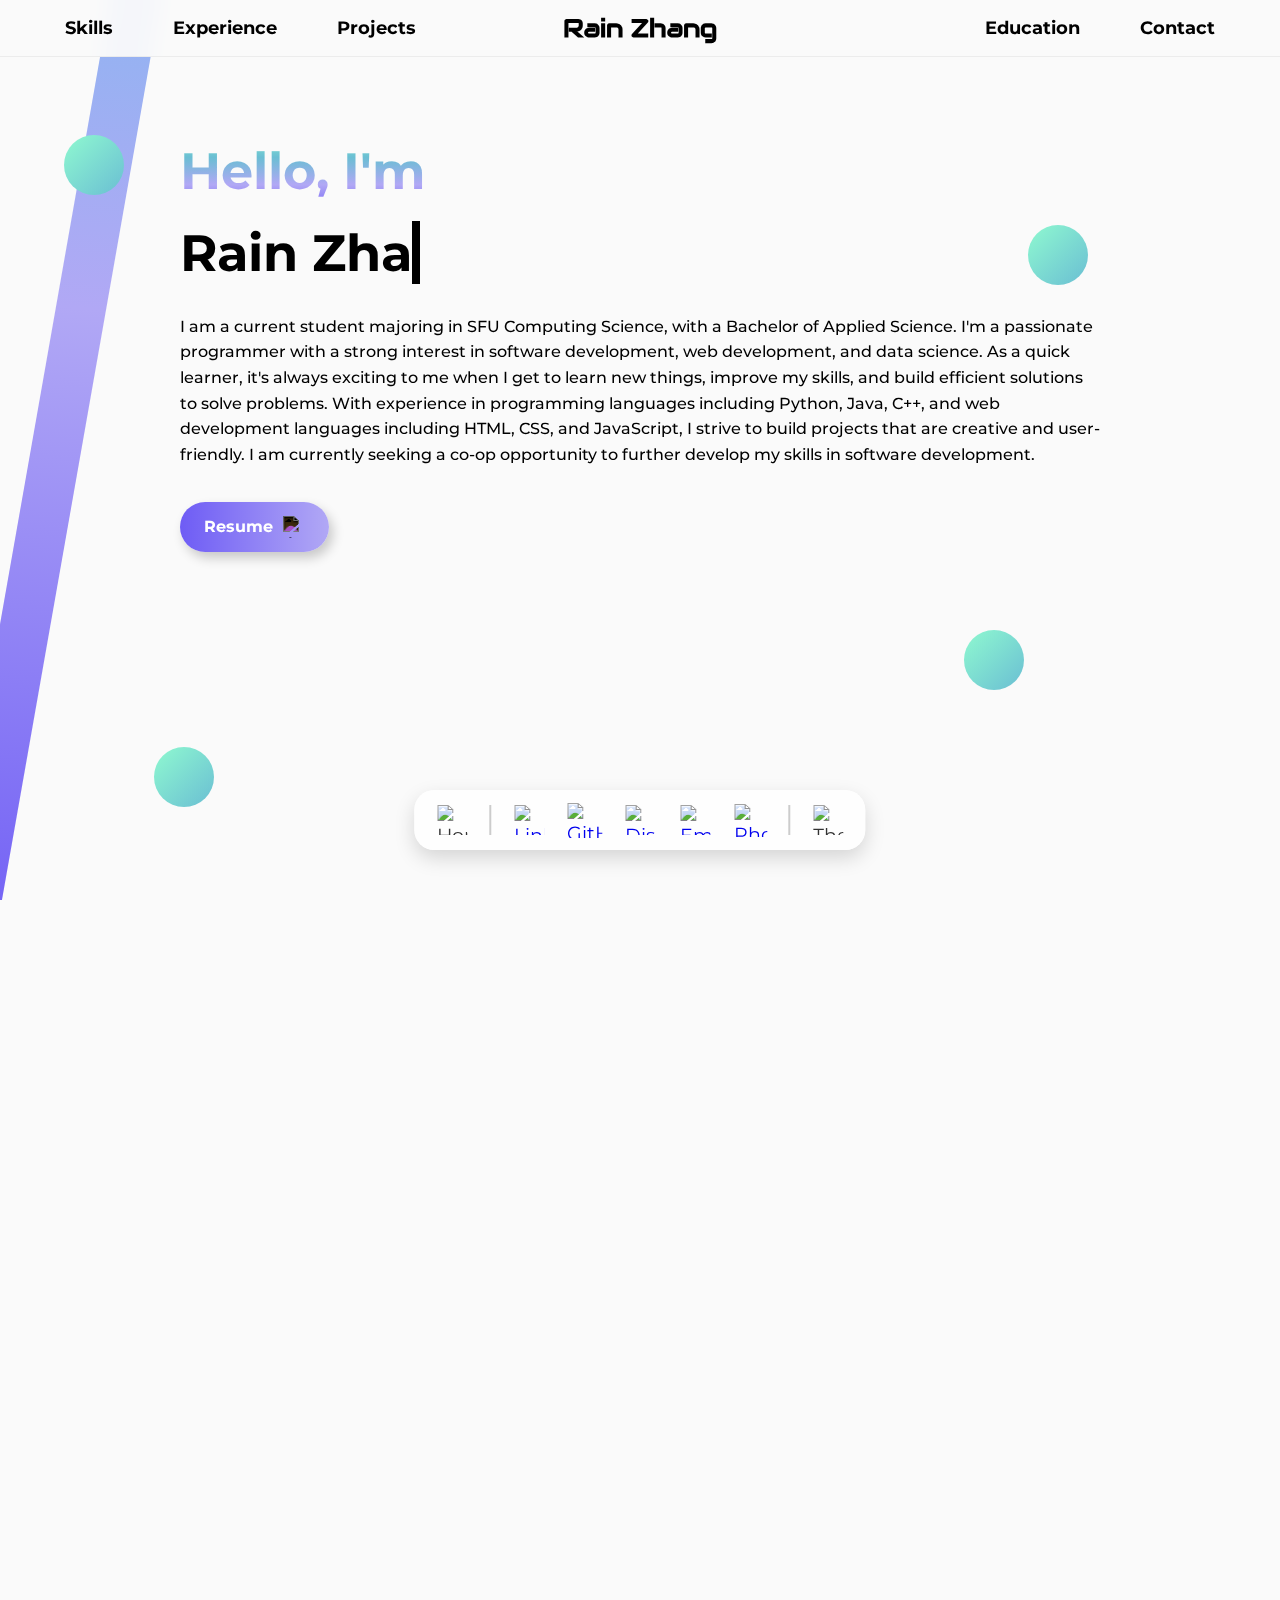
==== commit 9bbc3253: "Enhanced responsive design and animations" ====
--- a/index.html
+++ b/index.html
@@ -11,16 +11,20 @@
 
 <!-- Navigation Bar -->
 <div class="navigationBar">
-    <nav>
+    <nav class="left-nav">
         <ul>
             <li><a href="#skills">Skills</a></li>
             <li><a href="#experience">Experience</a></li>
             <li><a href="#projects">Projects</a></li>
+        </ul>
+    </nav>
+    <h2 id="barHeading">Rain Zhang</h2>
+    <nav class="right-nav">
+        <ul>
             <li><a href="#education">Education</a></li>
             <li><a href="#contact">Contact</a></li>
         </ul>
     </nav>
-    <h2 id="barHeading">Rain Zhang</h2>
 </div>
 
 <!-- Stripe and Circles -->
--- a/style.css
+++ b/style.css
@@ -55,7 +55,7 @@
     right: 0;
     background-color: rgba(250, 250, 250, 0.95);
     backdrop-filter: blur(10px);
-    padding: 10px 40px;
+    padding: 8px 35px;
     display: flex;
     justify-content: space-between;
     align-items: center;
@@ -65,12 +65,21 @@
     transition: background-color 0.5s ease, border-bottom 0.5s ease;
 }
 
-/* Keeps space but no icons */
-.contactIcons {
+/* Navigation layout - split into left and right */
+.left-nav,
+.right-nav {
     display: flex;
+    align-items: center;
+}
+
+.left-nav {
+    flex: 1;
+    justify-content: flex-start;
+}
+
+.right-nav {
+    flex: 1;
     justify-content: flex-end;
-    align-items: center;
-    height: 100%;
 }
 
 nav ul {
@@ -80,8 +89,25 @@
     display: flex;
 }
 
+/* Change to this to properly increase the gap between each button */
 nav ul li {
-    margin-right: 40px;
+    margin: 0 30px; /* Equal spacing on both sides of each button */
+}
+
+nav .left-nav ul li:first-child {
+    margin-left: 0; /* Remove left margin for first item */
+}
+
+nav .left-nav ul li:last-child {
+    margin-right: 30px; /* Keep consistent spacing */
+}
+
+nav .right-nav ul li:first-child {
+    margin-left: 30px; /* Keep consistent spacing */
+}
+
+nav .right-nav ul li:last-child {
+    margin-right: 0; /* Remove right margin for last item */
 }
 
 nav ul li a {
@@ -187,17 +213,18 @@
     box-shadow: none;
     color: #000000;
     margin-top: 150px;
-    margin-left: 220px;
-    margin-right: 220px;
+    margin-left: max(5%, 220px);
+    margin-right: max(5%, 220px);
     padding: 30px;
     border-radius: 20px;
     transition: color 0.5s ease;
 }
 
 .introduction p {
-    font-size: 20px;
+    font-size: clamp(16px, 1.2vw, 20px);
     margin-top: 20px;
     transition: color 0.5s ease;
+    max-width: 1200px;
 }
 
 .resumeButton {
@@ -206,7 +233,7 @@
     align-items: center;
     gap: 10px;
     padding: 12px 24px;
-    font-size: 18px;
+    font-size: clamp(16px, 1vw, 18px);
     font-weight: 600;
     color: white;
     background: linear-gradient(to right, #6e5cf5, #b1a8f5);
@@ -254,7 +281,7 @@
 #introName {
     font-family: "Montserrat", sans-serif;
     font-weight: 700;
-    font-size: 74px;
+    font-size: clamp(40px, 4vw, 74px);
     margin-bottom: 0;
     margin-top: 0;
     transition: color 0.5s ease;
@@ -277,7 +304,7 @@
     background-color: transparent;
     color: #000000;
     box-shadow: none;
-    margin: 250px 220px 80px;
+    margin: 250px max(5%, 220px) 80px;
     transition: color 0.5s ease;
 }
 
@@ -290,8 +317,8 @@
     display: inline-flex;
     flex-direction: column;
     align-items: center;
-    margin: 20px;
-    width: 100px;
+    margin: clamp(10px, 1.5vw, 20px);
+    width: clamp(80px, 6vw, 100px);
     transition: transform 0.3s cubic-bezier(0.34, 1.56, 0.64, 1);
 }
 
@@ -300,9 +327,9 @@
 }
 
 .skills img {
-    width: 70px;
-    height: 70px;
-    margin: 25px;
+    width: clamp(50px, 4vw, 70px);
+    height: clamp(50px, 4vw, 70px);
+    margin: clamp(15px, 1.5vw, 25px);
     vertical-align: middle;
     user-select: none;
     -webkit-user-drag: none;
@@ -316,24 +343,25 @@
 .skill-name {
     font-family: "Montserrat", sans-serif;
     font-weight: 700;
-    font-size: 15px;
+    font-size: clamp(12px, 0.9vw, 15px);
     margin-top: 10px;
     text-align: center;
     transition: color 0.5s ease;
 }
 
 #macIcon {
-    width: 77px;
-    height: 77px;
+    width: clamp(55px, 4.5vw, 77px);
+    height: clamp(55px, 4.5vw, 77px);
 }
 
 .skills h3 {
     margin-top: 30px;
+    font-size: clamp(18px, 1.3vw, 24px);
 }
 
 /* Experience Section */
 .experience {
-    margin: 50px 220px 80px;
+    margin: 50px max(5%, 220px) 80px;
     padding: 35px;
     border-radius: 35px;
     background-color: transparent;
@@ -347,9 +375,22 @@
     margin-bottom: 15px;
 }
 
+.experience h3 {
+    font-size: clamp(18px, 1.3vw, 24px);
+}
+
+.experience h4 {
+    font-size: clamp(16px, 1.1vw, 20px);
+}
+
+.experience p {
+    font-size: clamp(16px, 1.1vw, 19px);
+    max-width: 1200px;
+}
+
 /* Project Section */
 .projects {
-    margin: 50px 220px 80px;
+    margin: 50px max(5%, 220px) 80px;
     padding: 35px;
     border-radius: 35px;
     background-color: transparent;
@@ -363,13 +404,22 @@
     margin-bottom: 15px;
 }
 
+.projects h3 {
+    font-size: clamp(18px, 1.3vw, 24px);
+}
+
+.projects ul {
+    padding-left: clamp(20px, 2vw, 40px);
+}
+
 .projects ul li {
     margin-bottom: 12px;
+    font-size: clamp(16px, 1.1vw, 19px);
 }
 
 /* Education Section */
 .education {
-    margin: 50px 220px 80px;
+    margin: 50px max(5%, 220px) 80px;
     padding: 35px;
     border-radius: 35px;
     background-color: transparent;
@@ -383,13 +433,22 @@
     margin-bottom: 15px;
 }
 
+.education h3 {
+    font-size: clamp(18px, 1.3vw, 24px);
+}
+
+.education ul {
+    padding-left: clamp(20px, 2vw, 40px);
+}
+
 .education ul li {
     margin-bottom: 12px;
+    font-size: clamp(16px, 1.1vw, 19px);
 }
 
 /* Contact Section */
 .contact {
-    margin: 50px 220px 170px;
+    margin: 50px max(5%, 220px) 170px;
     padding: 35px;
     border-radius: 35px;
     background-color: transparent;
@@ -403,8 +462,13 @@
     margin-bottom: 15px;
 }
 
+.contact p {
+    font-size: clamp(16px, 1.1vw, 19px);
+}
+
 .contact-form {
     margin-top: 30px;
+    max-width: 800px;
 }
 
 .form-group {
@@ -417,6 +481,7 @@
     margin-bottom: 8px;
     font-weight: 500;
     transition: color 0.3s ease;
+    font-size: clamp(14px, 1vw, 16px);
 }
 
 .form-group input,
@@ -426,7 +491,7 @@
     border: 2px solid #e0e0e0;
     border-radius: 8px;
     font-family: "Montserrat", sans-serif;
-    font-size: 16px;
+    font-size: clamp(14px, 1vw, 16px);
     background-color: transparent;
     transition: all 0.3s ease;
 }
@@ -466,7 +531,7 @@
     border-radius: 25px;
     font-family: "Montserrat", sans-serif;
     font-weight: 600;
-    font-size: 18px;
+    font-size: clamp(16px, 1vw, 18px);
     cursor: pointer;
     transition: transform 0.3s cubic-bezier(0.34, 1.56, 0.64, 1), box-shadow 0.3s ease;
     box-shadow: 4px 6px 12px rgba(0, 0, 0, 0.2);
@@ -505,7 +570,7 @@
 }
 
 h2 {
-    font-size: 35px;
+    font-size: clamp(28px, 2vw, 35px);
     scroll-margin-top: 100px;
     transition: color 0.5s ease;
 }
@@ -554,9 +619,9 @@
 }
 
 .dock-item {
-    width: 45px;
-    height: 45px;
-    margin: 0 10px;
+    width: clamp(40px, 2.5vw, 45px);
+    height: clamp(40px, 2.5vw, 45px);
+    margin: 0 clamp(5px, 0.6vw, 10px);
     transition: all 0.3s cubic-bezier(0.34, 1.56, 0.64, 1);
     display: flex;
     justify-content: center;
@@ -587,8 +652,8 @@
 }
 
 .dock-item img {
-    width: 37px;
-    height: 37px;
+    width: clamp(30px, 2vw, 37px);
+    height: clamp(30px, 2vw, 37px);
     transition: all 0.3s cubic-bezier(0.34, 1.56, 0.64, 1);
 }
 
@@ -609,23 +674,23 @@
 }
 
 #githubDock img {
-    width: 45px;
-    height: 45px;
+    width: clamp(35px, 2.5vw, 45px);
+    height: clamp(35px, 2.5vw, 45px);
 }
 
 #emailDock img {
-    width: 38px;
-    height: 38px;
+    width: clamp(30px, 2.2vw, 38px);
+    height: clamp(30px, 2.2vw, 38px);
 }
 
 #phoneDock img {
-    width: 43px;
-    height: 43px;
+    width: clamp(33px, 2.4vw, 43px);
+    height: clamp(33px, 2.4vw, 43px);
 }
 
 #discordDock img {
-    width: 39px;
-    height: 39px;
+    width: clamp(30px, 2.2vw, 39px);
+    height: clamp(30px, 2.2vw, 39px);
 }
 
 /* Success Message */
@@ -701,14 +766,141 @@
     filter: invert(1);
 }
 
+/* Theme toggle animation */
+#themeIcon {
+    transition: transform 0.3s ease;
+}
+
+/* Specific styles for 14-15 inch laptops */
+@media screen and (min-width: 2000px) and (max-width: 2560px) {
+    .introduction,
+    .skills,
+    .experience,
+    .projects,
+    .education,
+    .contact {
+        margin-left: auto;
+        margin-right: auto;
+        max-width: 1800px;
+        padding-left: 60px;
+        padding-right: 60px;
+    }
+
+    .introduction {
+        margin-top: 120px;
+    }
+
+    .navigationBar {
+        padding-left: 60px;
+        padding-right: 60px;
+    }
+
+    body {
+        font-size: 20px;
+    }
+
+    .skill-item {
+        margin: 25px;
+    }
+}
+
 /* Responsive Design */
+@media (max-width: 1600px) {
+    .introduction,
+    .skills,
+    .experience,
+    .projects,
+    .education,
+    .contact {
+        margin-left: 180px;
+        margin-right: 180px;
+    }
+
+    .introduction {
+        margin-top: 100px;
+    }
+
+    .contact {
+        margin-bottom: 120px;
+    }
+}
+
+@media (max-width: 1400px) {
+    .introduction,
+    .skills,
+    .experience,
+    .projects,
+    .education,
+    .contact {
+        margin-left: 150px;
+        margin-right: 150px;
+    }
+}
+
+@media (max-width: 1200px) {
+    .introduction,
+    .skills,
+    .experience,
+    .projects,
+    .education,
+    .contact {
+        margin-left: 120px;
+        margin-right: 120px;
+    }
+}
+
+@media (max-width: 992px) {
+    .introduction,
+    .skills,
+    .experience,
+    .projects,
+    .education,
+    .contact {
+        margin-left: 80px;
+        margin-right: 80px;
+    }
+
+    #introHeading,
+    #introName {
+        font-size: 60px;
+    }
+}
+
 @media (max-width: 768px) {
     .navigationBar {
         padding: 10px 20px;
+        height: auto;
+        flex-wrap: wrap;
+    }
+
+    .left-nav,
+    .right-nav {
+        width: 100%;
+        justify-content: center;
+        margin: 5px 0;
+    }
+
+    #barHeading {
+        position: relative;
+        left: 0;
+        transform: none;
+        width: 100%;
+        text-align: center;
+        margin: 10px 0;
+        order: -1;
+    }
+
+    nav ul {
+        justify-content: center;
     }
 
     nav ul li {
         margin-right: 20px;
+        margin-left: 20px;
+    }
+
+    .introduction {
+        margin-top: 200px;
     }
 
     #introHeading,
@@ -730,15 +922,20 @@
     .dock-item {
         margin: 0 5px;
     }
-}
-
-@media (max-width: 480px) {
-    #barHeading {
-        display: none;
+
+    .skill-item {
+        margin: 15px;
+    }
+}
+
+@media (max-width: 576px) {
+    .navigationBar {
+        padding: 10px;
     }
 
     nav ul li {
-        margin-right: 15px;
+        margin-right: 10px;
+        margin-left: 10px;
     }
 
     nav ul li a {
@@ -750,11 +947,7 @@
         font-size: 40px;
     }
 
-    .introduction {
-        margin-left: 20px;
-        margin-right: 20px;
-    }
-
+    .introduction,
     .skills,
     .experience,
     .projects,
@@ -762,6 +955,11 @@
     .contact {
         margin-left: 20px;
         margin-right: 20px;
+        padding: 15px;
+    }
+
+    .introduction p {
+        font-size: 16px;
     }
 
     .dock-item {
@@ -778,4 +976,47 @@
     .dock-separator {
         margin: 0 5px;
     }
+
+    .skill-item {
+        margin: 10px;
+        width: 80px;
+    }
+
+    .skills img {
+        width: 50px;
+        height: 50px;
+        margin: 15px;
+    }
+}
+
+@media (max-width: 480px) {
+    nav ul li {
+        margin-right: 8px;
+        margin-left: 8px;
+    }
+
+    nav ul li a {
+        font-size: 14px;
+    }
+
+    #barHeading {
+        font-size: 20px;
+    }
+
+    #introHeading,
+    #introName {
+        font-size: 32px;
+    }
+
+    h2 {
+        font-size: 28px;
+    }
+
+    h3 {
+        font-size: 20px;
+    }
+
+    .skill-item {
+        width: 70px;
+    }
 }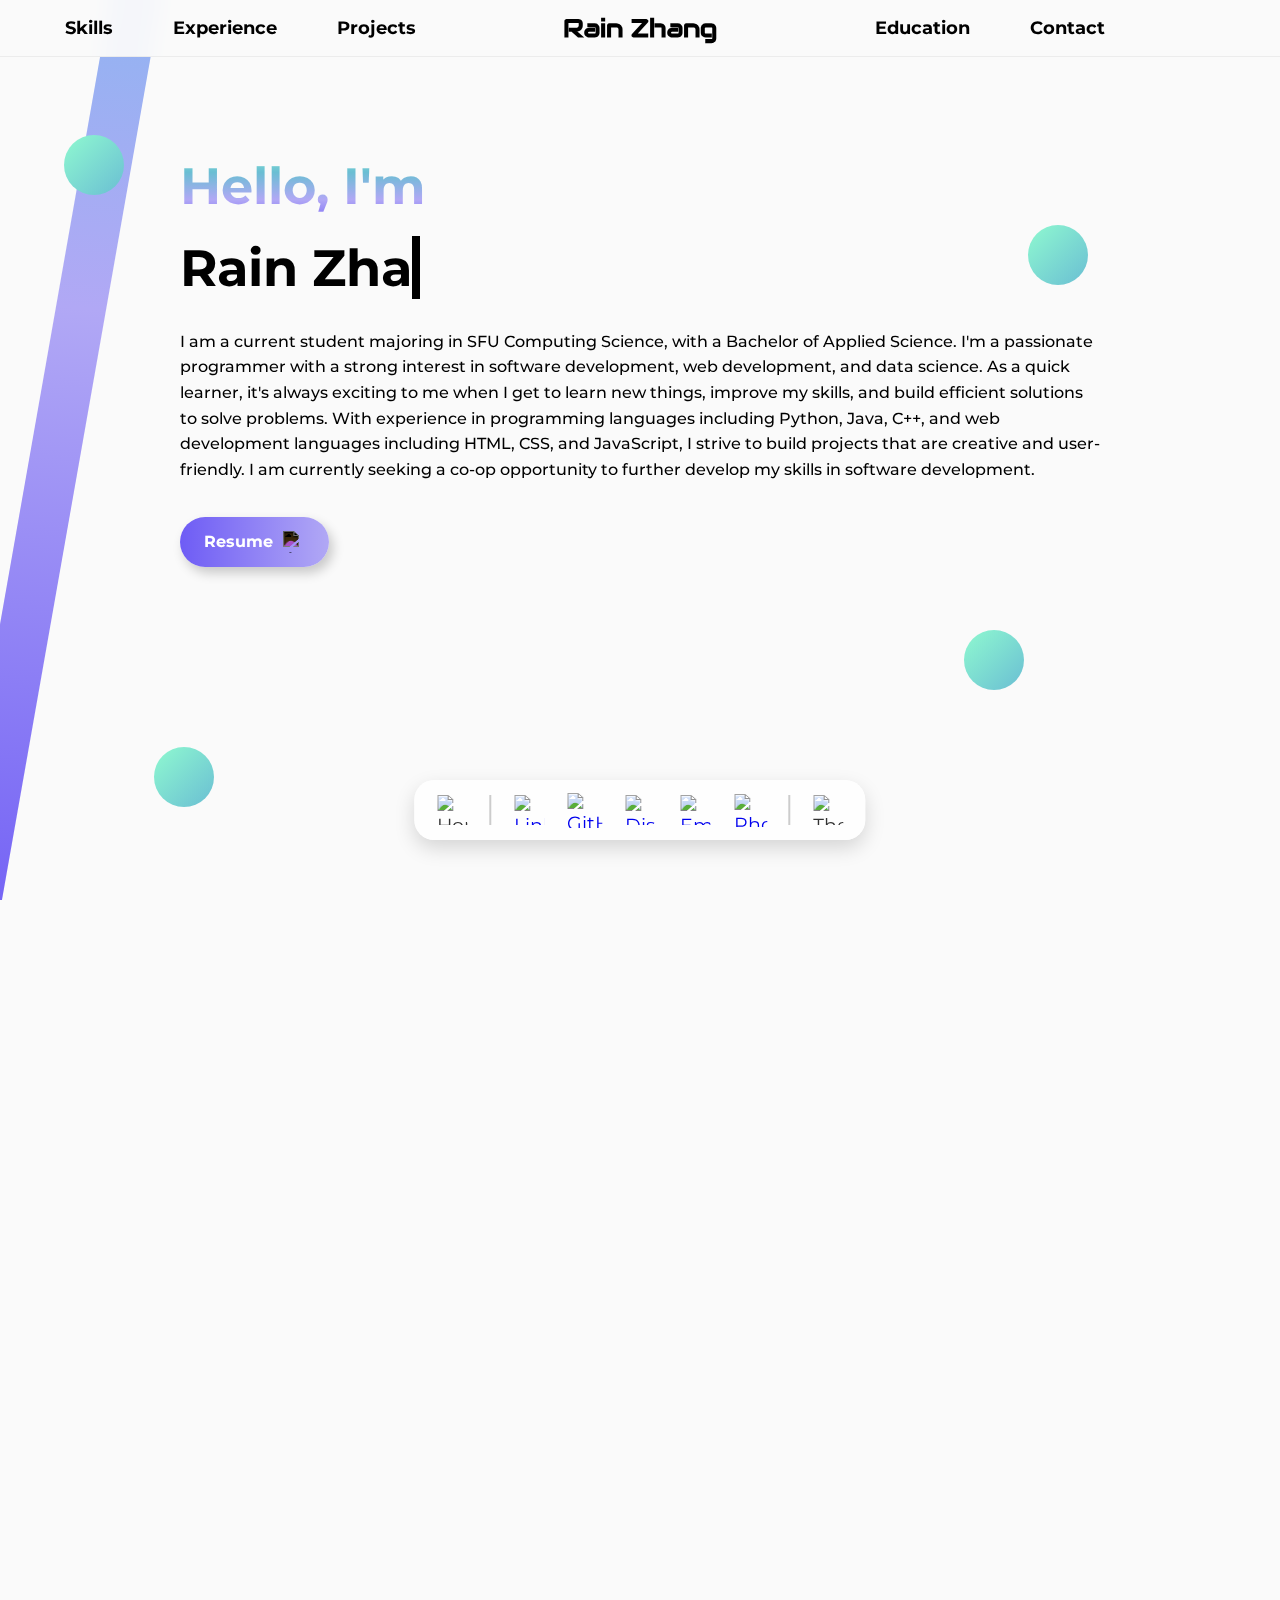
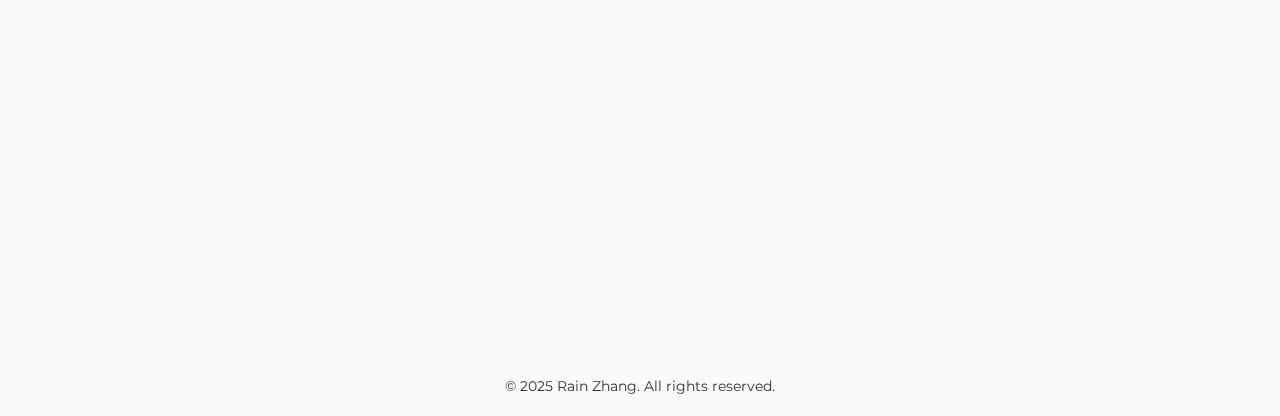
==== commit c1b127fa: "Add footer section" ====
--- a/index.html
+++ b/index.html
@@ -6,6 +6,7 @@
     <title>Rain Zhang</title>
     <link rel="icon" href="favicon.ico" type="image/x-icon">
     <link rel="stylesheet" href="style.css">
+    <script src="script.js"></script>
 </head>
 <body>
 
@@ -281,7 +282,8 @@
         <img src="https://api.iconify.design/lucide:sun.svg" alt="Theme Toggle" id="themeIcon">
     </div>
 </div>
-
-<script src="script.js"></script>
 </body>
+<footer>
+    <p style="display: inline;">© 2025 Rain Zhang. All rights reserved.</p>
+</footer>
 </html>--- a/style.css
+++ b/style.css
@@ -80,6 +80,7 @@
 .right-nav {
     flex: 1;
     justify-content: flex-end;
+    margin: 110px;
 }
 
 nav ul {
@@ -89,25 +90,24 @@
     display: flex;
 }
 
-/* Change to this to properly increase the gap between each button */
 nav ul li {
-    margin: 0 30px; /* Equal spacing on both sides of each button */
+    margin: 0 30px;
 }
 
 nav .left-nav ul li:first-child {
-    margin-left: 0; /* Remove left margin for first item */
+    margin-left: 0;
 }
 
 nav .left-nav ul li:last-child {
-    margin-right: 30px; /* Keep consistent spacing */
+    margin-right: 30px;
 }
 
 nav .right-nav ul li:first-child {
-    margin-left: 30px; /* Keep consistent spacing */
+    margin-left: 30px;
 }
 
 nav .right-nav ul li:last-child {
-    margin-right: 0; /* Remove right margin for last item */
+    margin-right: 0;
 }
 
 nav ul li a {
@@ -600,7 +600,7 @@
 /* Dock */
 #dock {
     position: fixed;
-    bottom: 50px;
+    bottom: 60px;
     left: 50%;
     transform: translateX(-50%);
     background-color: rgba(255, 255, 255, 0.8);
@@ -673,6 +673,17 @@
     transition: background-color 0.5s ease;
 }
 
+/* Footer styling */
+footer {
+    text-align: center;
+    margin-bottom: 15px; /* Adjust bottom margin */
+}
+
+footer p {
+    font-size: 14px;
+    color: #333;
+}
+
 #githubDock img {
     width: clamp(35px, 2.5vw, 45px);
     height: clamp(35px, 2.5vw, 45px);
@@ -817,11 +828,11 @@
     }
 
     .introduction {
-        margin-top: 100px;
+        margin-top: 115px;
     }
 
     .contact {
-        margin-bottom: 120px;
+        margin-bottom: 80px;
     }
 }
 
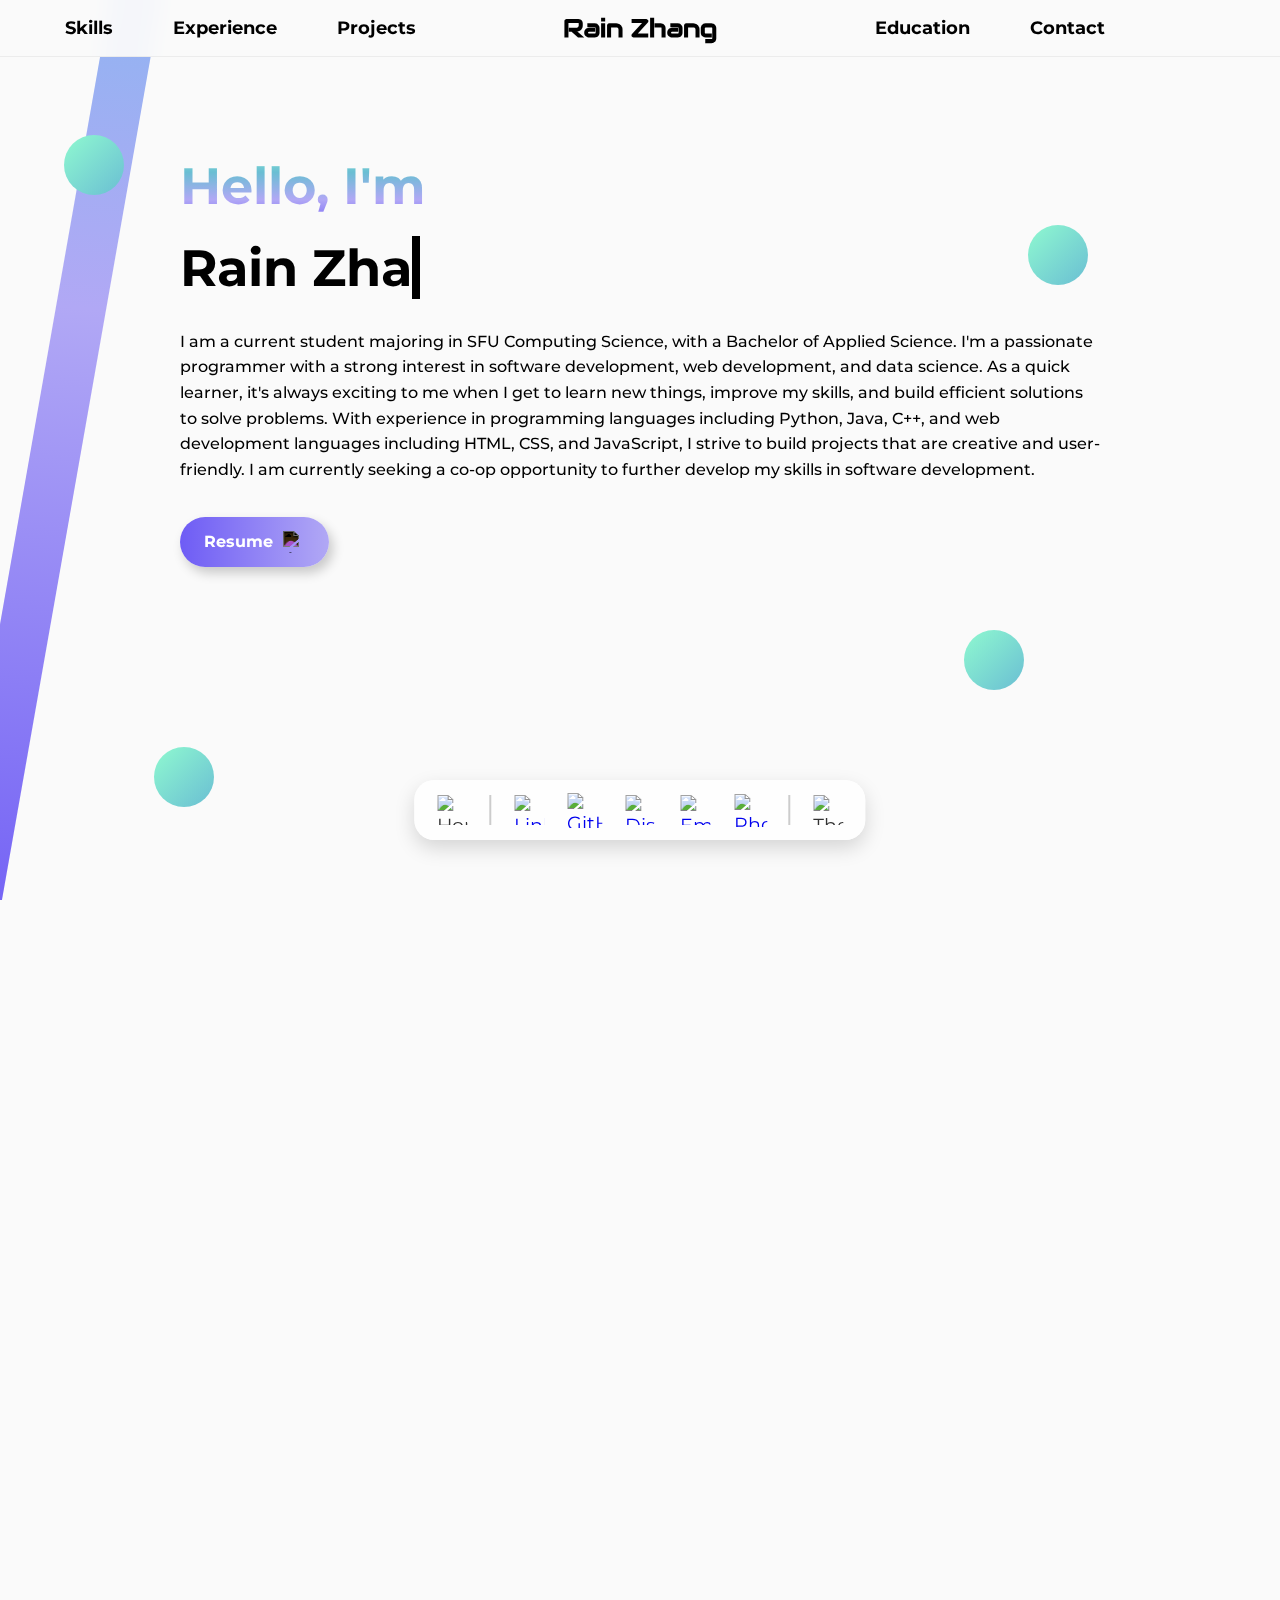
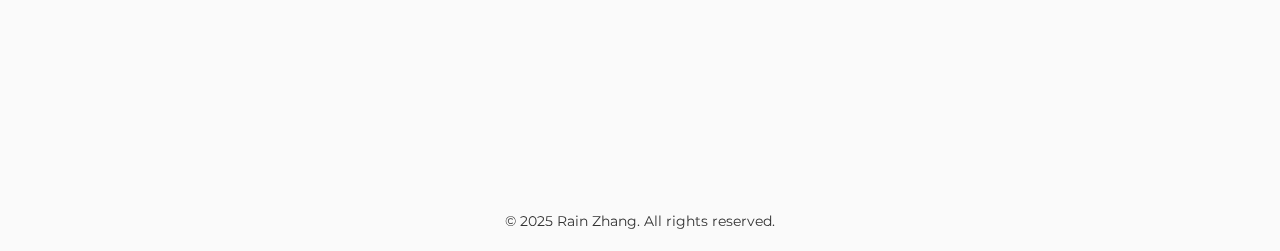
==== commit 5b148cc2: "Modify experience section" ====
--- a/index.html
+++ b/index.html
@@ -140,6 +140,8 @@
 <!-- Experience -->
 <div class="experience">
     <h2 id="experience">Experience</h2>
+    <h3>Currently Looking for Internship Opportunities 🙂</h3>
+    <!--
     <h3>FEITIAN Technologies Co., Ltd.</h3>
     <h4>Software Engineer Co-op | Beijing, China | September - December 2025 (Expected)</h4>
     <p id="feitianParagraph">
@@ -149,6 +151,7 @@
         contributing to security product development. By the end of the work term, I will strengthen my ability
         to design secure systems and optimize cybersecurity solutions for applications.
     </p>
+    -->
 </div>
 
 <!-- Projects -->
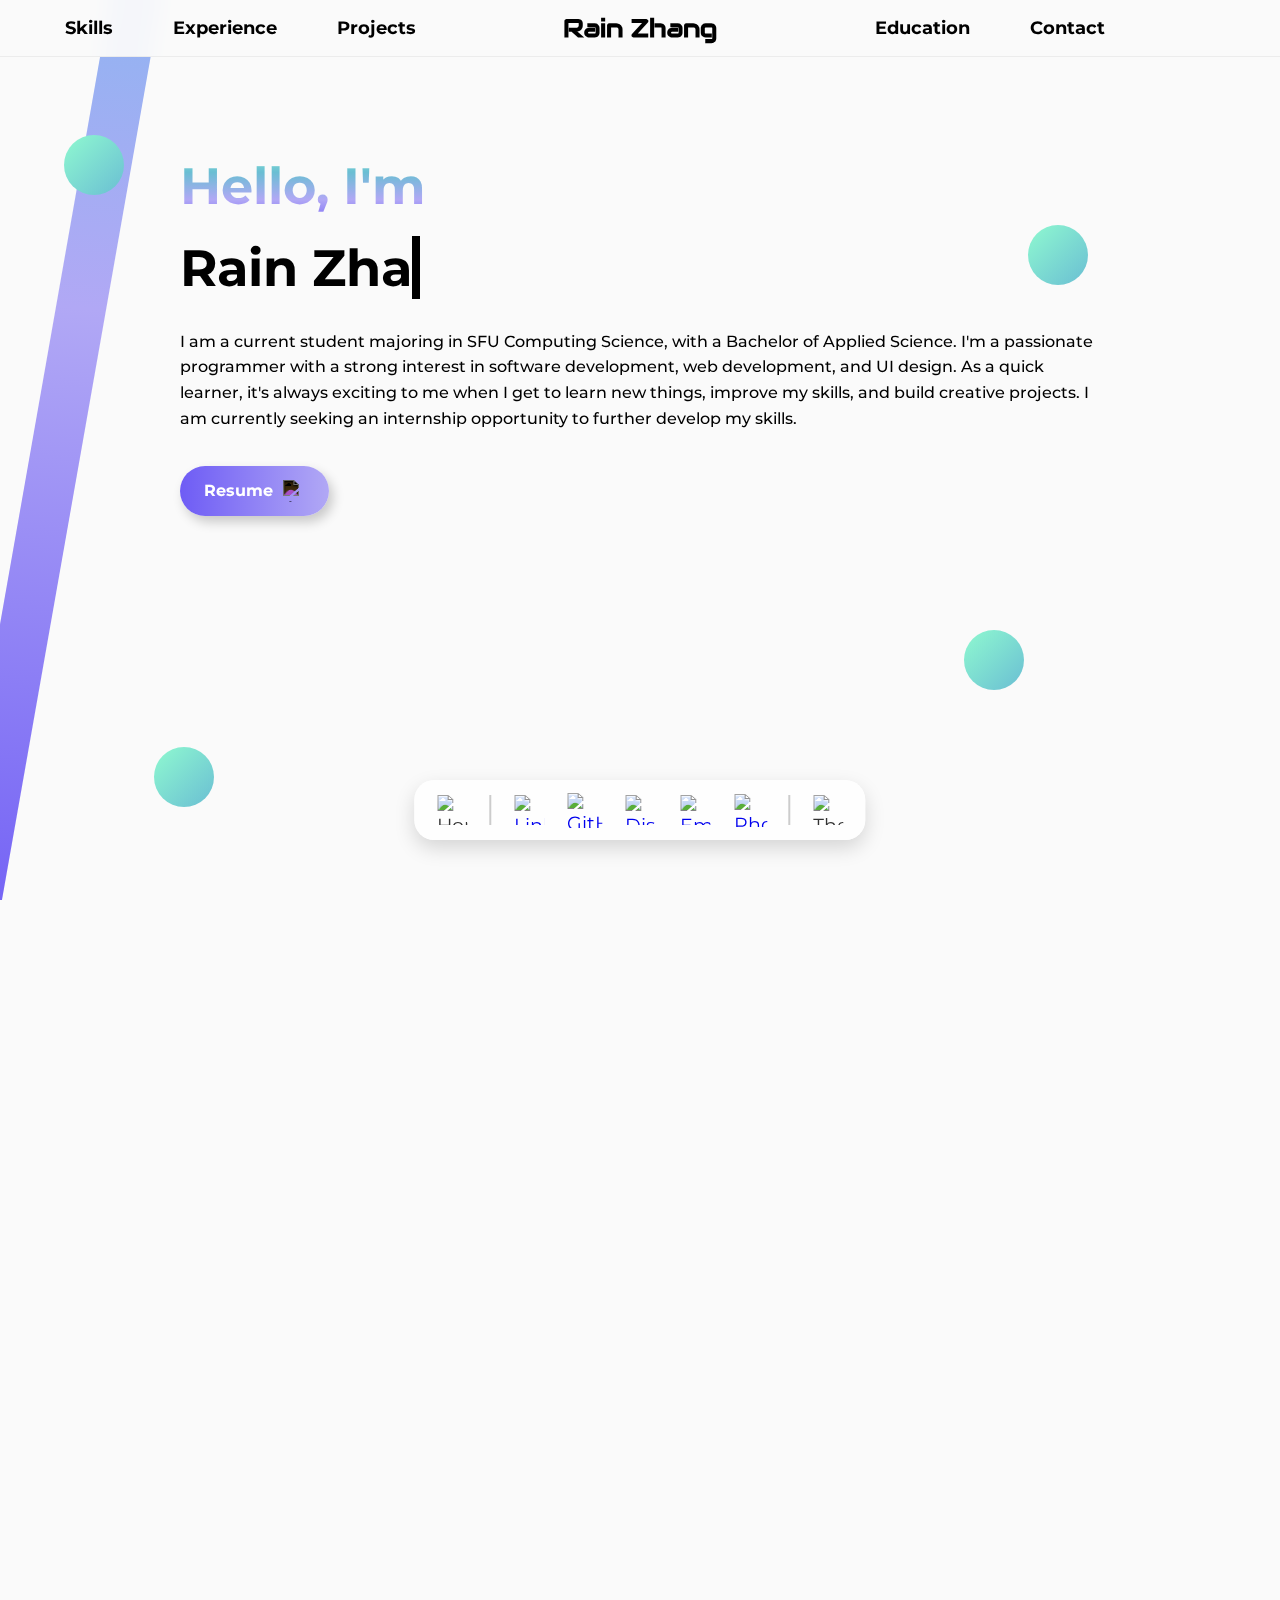
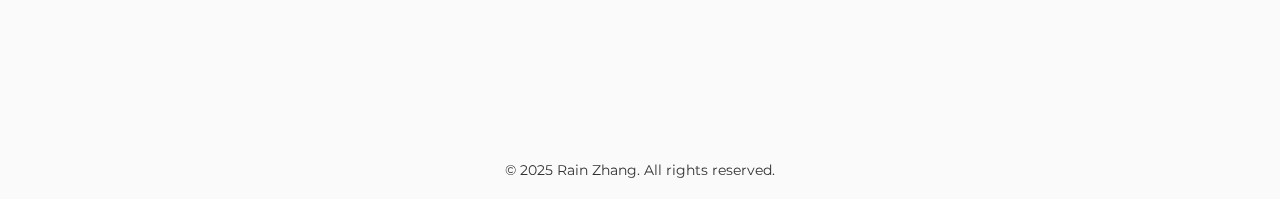
==== commit 4d3804d7: "Add react.js for skills section" ====
--- a/index.html
+++ b/index.html
@@ -48,11 +48,9 @@
     <p id="introParagraph">
         I am a current student majoring in SFU Computing Science, with a Bachelor of Applied Science.
         I'm a passionate programmer with a strong interest in software development, web development,
-        and data science. As a quick learner, it's always exciting to me when I get to learn new things,
-        improve my skills, and build efficient solutions to solve problems. With experience in programming
-        languages including Python, Java, C++, and web development languages including HTML, CSS, and JavaScript,
-        I strive to build projects that are creative and user-friendly. I am currently seeking a co-op opportunity
-        to further develop my skills in software development.
+        and UI design. As a quick learner, it's always exciting to me when I get to learn new things,
+        improve my skills, and build creative projects. I am currently seeking an internship opportunity
+        to further develop my skills.
     </p>
     <a href="Resume.pdf" target="_blank" class="resumeButton">
         Resume
@@ -92,6 +90,10 @@
     <div class="skill-item">
         <img id="jsIcon" src="https://static.vecteezy.com/system/resources/previews/027/127/463/non_2x/javascript-logo-javascript-icon-transparent-free-png.png" alt="JS Icon">
         <span class="skill-name">JavaScript</span>
+    </div>
+    <div class="skill-item">
+        <img id="reactIcon" src="https://static-00.iconduck.com/assets.00/react-icon-2048x2048-o8k3ymqa.png" alt="React Icon">
+        <span class="skill-name">React.js</span>
     </div>
     <h3>Operating Systems</h3>
     <div class="skill-item">
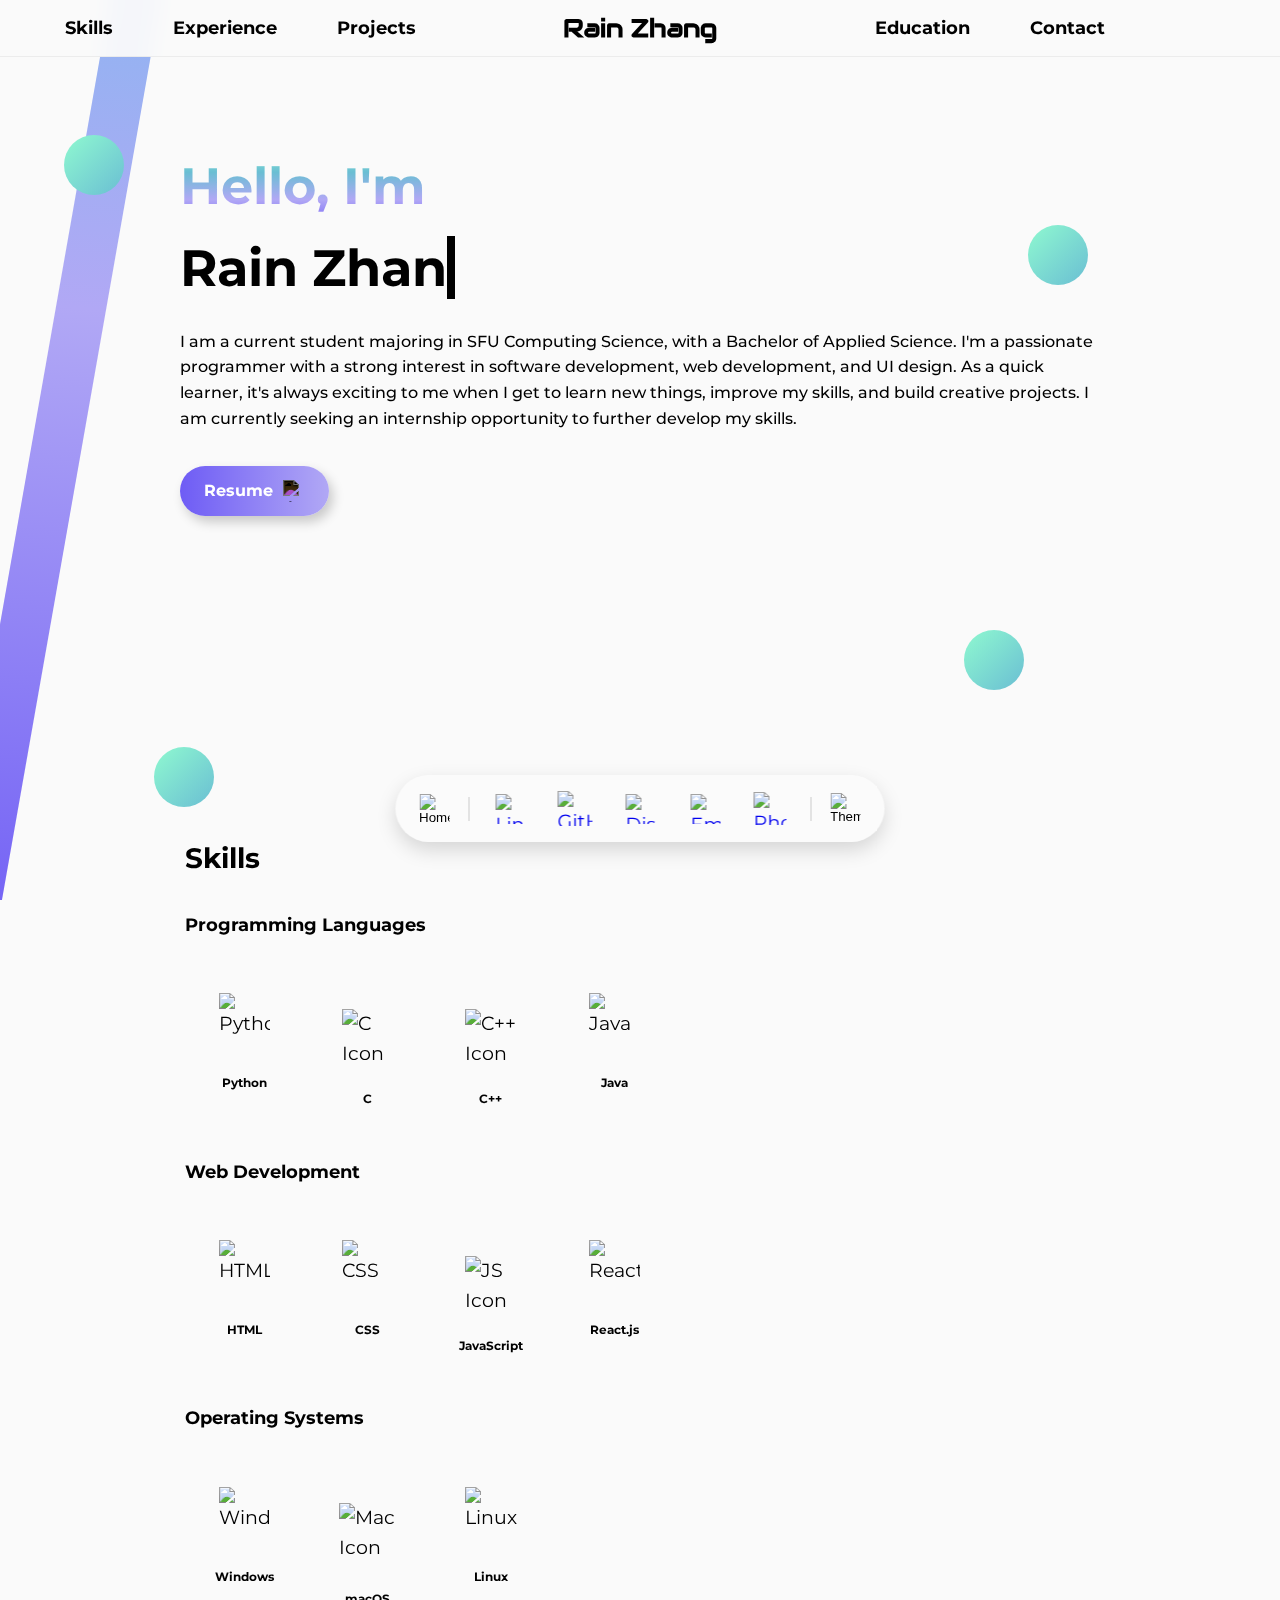
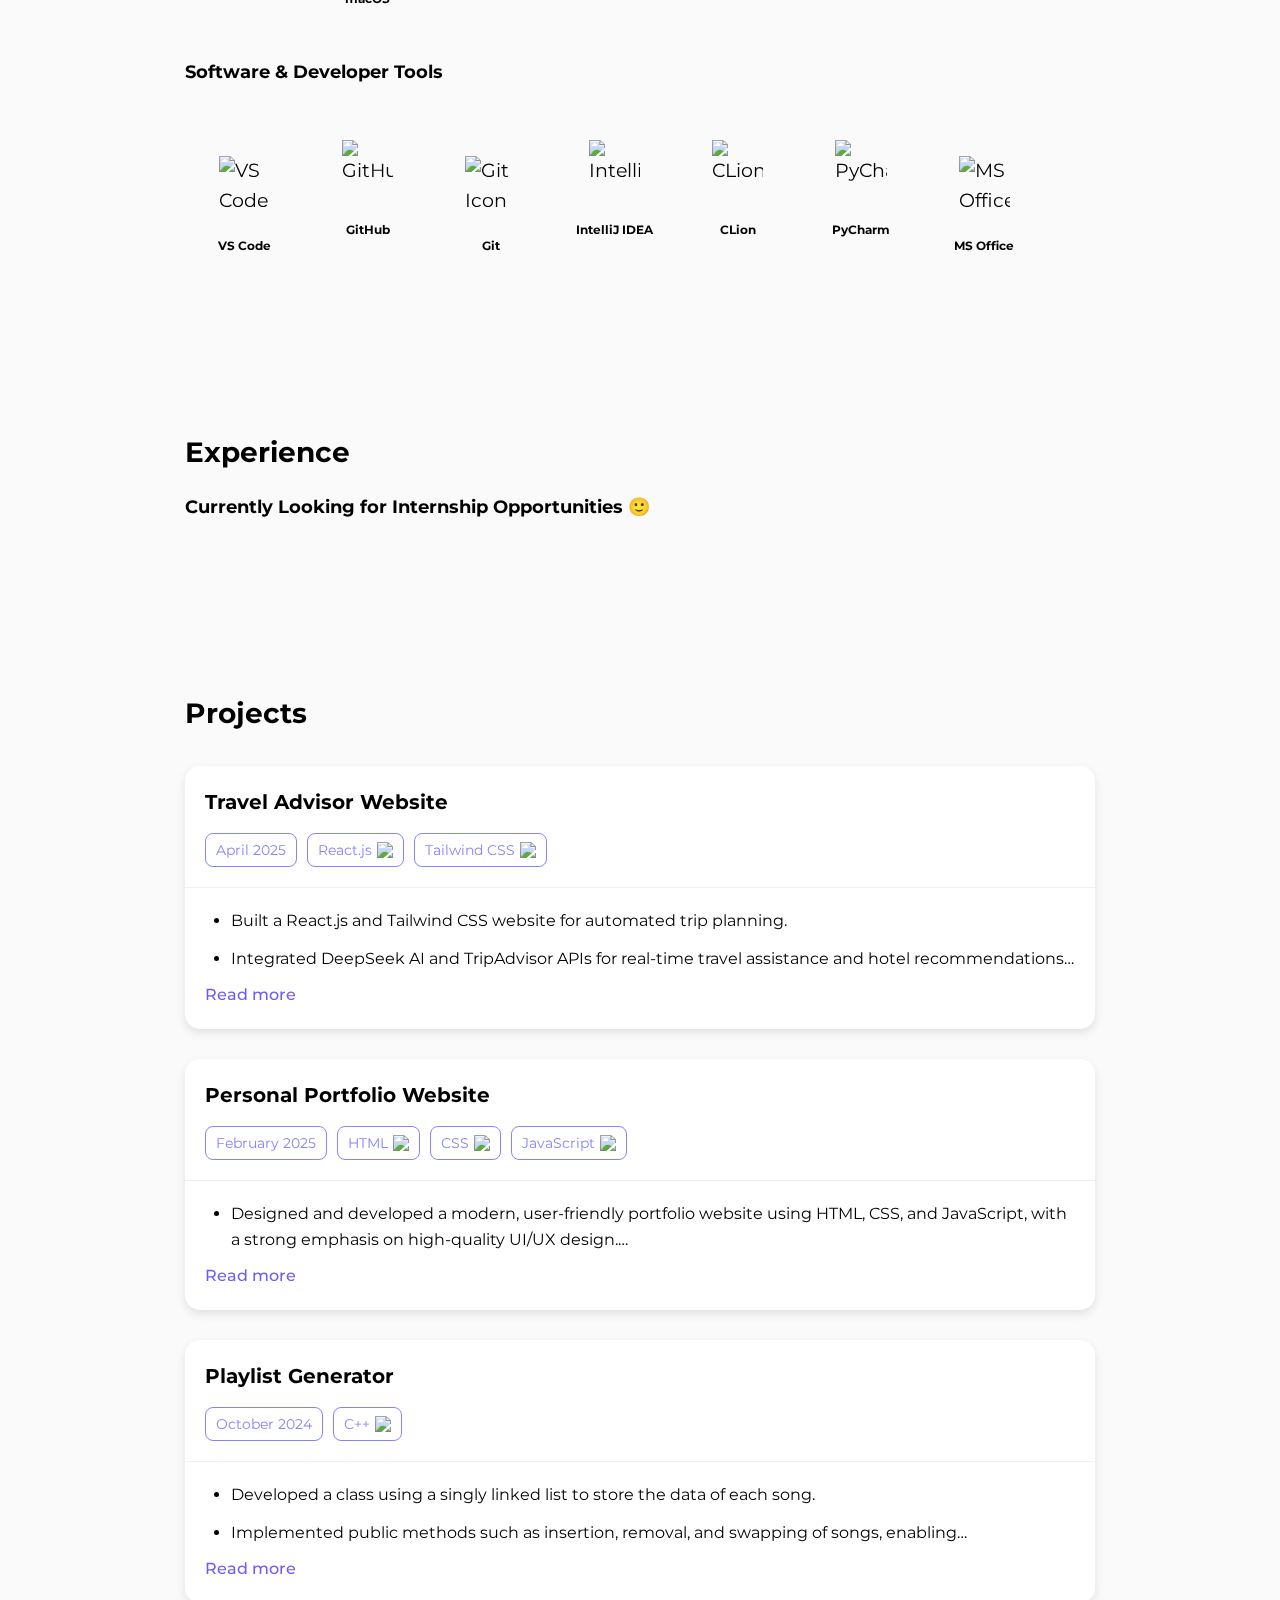
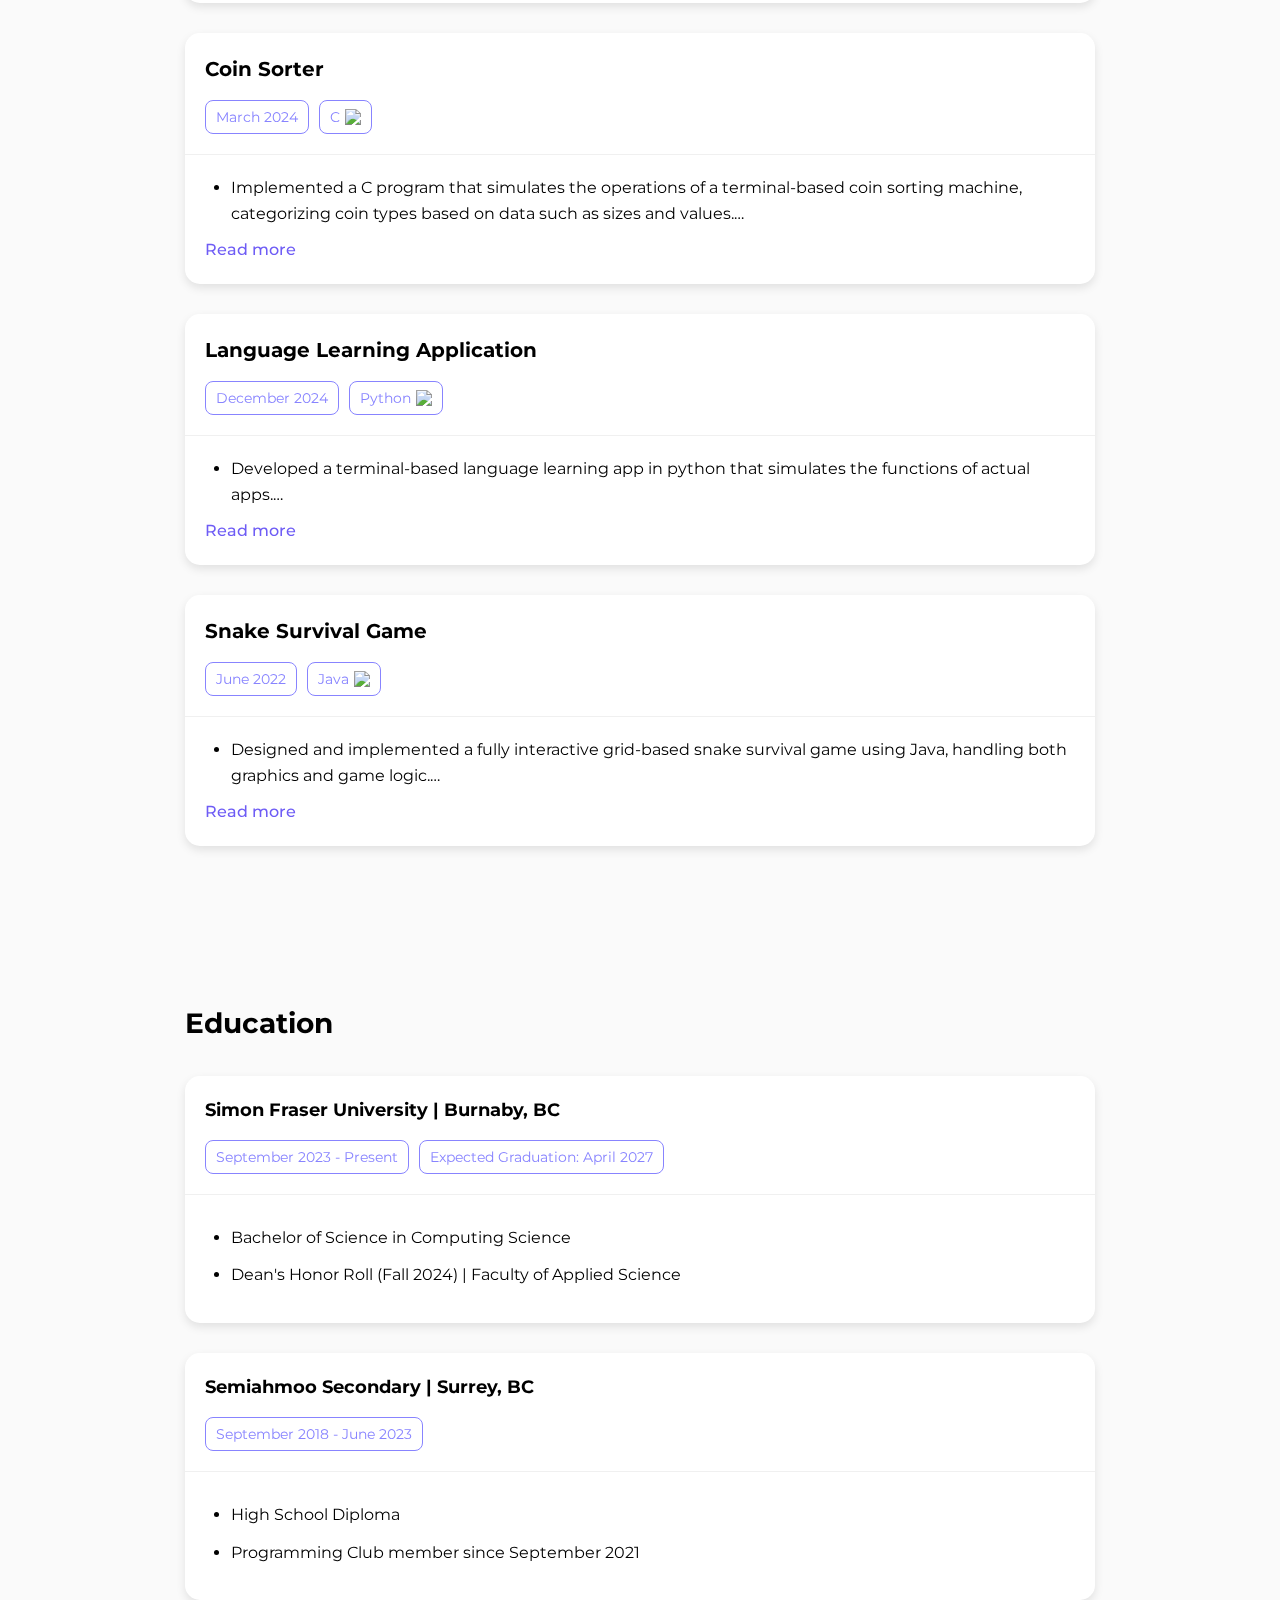
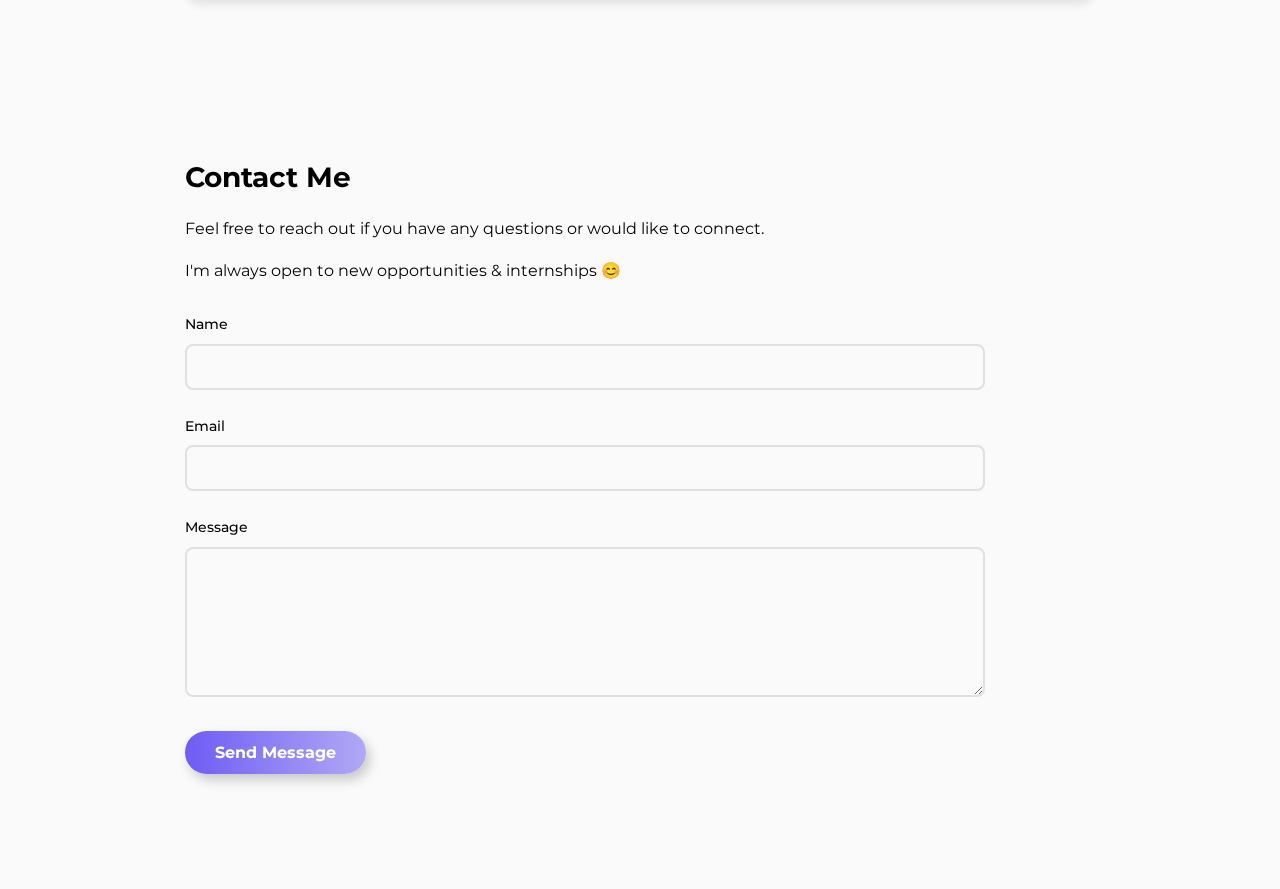
==== commit 30bb9a71: "Add sections for project and education cards" ====
--- a/index.html
+++ b/index.html
@@ -52,7 +52,7 @@
         improve my skills, and build creative projects. I am currently seeking an internship opportunity
         to further develop my skills.
     </p>
-    <a href="Resume.pdf" target="_blank" class="resumeButton">
+    <a href="Rain Zhang Resume.pdf" target="_blank" class="resumeButton">
         Resume
         <img src="https://cdn-icons-png.flaticon.com/512/25/25284.png" alt="linkIcon">
     </a>
@@ -159,74 +159,168 @@
 <!-- Projects -->
 <div class="projects">
     <h2 id="projects">Projects</h2>
-    <h3>Personal Portfolio Website Development | February 2025 | HTML, CSS, JS</h3>
-    <ul>
-        <li>Designed and created a personal website to serve as a portfolio of my skills.</li>
-        <li>Used HTML, CSS, and JavaScript to implement a modern and user-friendly interface,
-            with an emphasis on high quality UI/UX design.
-        </li>
-        <li>Gained experience on using dynamic functionalities and interactive elements
-            to enhance user experience.
-        </li>
-    </ul>
-    <h3>Snake Survival Game | June 2022 | Java</h3>
-    <ul>
-        <li>Designed and implemented a fully interactive grid-based snake survival game
-            using Java, handling both graphics and game logic.
-        </li>
-        <li>Implemented the game features including movement, collision detection, and score tracking.</li>
-        <li>Optimized game performance by using arrays and linked lists for snake movement.</li>
-        <li>Enhanced problem-solving skills by debugging and improving game logic for smooth and responsive gameplay.
-        </li>
-    </ul>
-    <h3>Language Learning Application | December 2024 | Python</h3>
-    <ul>
-        <li>Developed a terminal-based language learning app in python that simulates the functions of actual apps.</li>
-        <li>Implemented features that analyze and modify graphics, audio, and text files.</li>
-        <li>Created features that mimic app-like behaviors for learning, quizzing, and playing, maintaining
-            ideal user experience within a terminal environment.
-        </li>
-    </ul>
-    <h3>Playlist Generator | October 2024 | C++</h3>
-    <ul>
-        <li>Developed a class using a singly linked list to store the data of each song.</li>
-        <li>Implemented public methods such as insertion, removal, and swapping of songs, enabling manipulations
-            of the playlist through user input.
-        </li>
-        <li>Incorporated dynamic memory management and error handling, while validating user input to prevent
-            runtime errors.
-        </li>
-    </ul>
-    <h3>Coin Sorter | March 2024 | C</h3>
-    <ul>
-        <li>Implemented a C program that simulates the operations of a terminal-based coin sorting machine,
-            categorizing coin types based on data such as sizes and values.
-        </li>
-        <li>Incorporated error handling to validate data input, prevent program crashes, and managing unexpected
-            user inputs.
-        </li>
-        <li>Utilized dynamic memory management and handled file input and output, allowing the program to process
-            data from configuration files.
-        </li>
-    </ul>
+    <div class="projects-grid">
+        <!-- Project Card 1 -->
+        <div class="project-card">
+            <div class="project-header">
+                <h3>Travel Advisor Website</h3>
+                <div class="project-meta">
+                    <span class="project-tag date-tag">April 2025</span>
+                    <span class="project-tag tech-tag">React.js <img src="https://static-00.iconduck.com/assets.00/react-icon-2048x2048-o8k3ymqa.png" alt="React.js"></span>
+                    <span class="project-tag tech-tag">Tailwind CSS <img src="https://static-00.iconduck.com/assets.00/tailwind-css-icon-2048x1229-u8dzt4uh.png" alt="Tailwind CSS"></span>
+                </div>
+            </div>
+            <div class="project-content">
+                <ul class="project-description">
+                    <li>Built a React.js and Tailwind CSS website for automated trip planning.</li>
+                    <li>Integrated DeepSeek AI and TripAdvisor APIs for real-time travel assistance and hotel recommendations.</li>
+                    <li>Developed a questionnaire-based itinerary generator for personalized and budget-friendly trips.</li>
+                    <li>Implemented a travel safety index using user reviews.</li>
+                    <li>Collaborated with a team of four using Git and GitHub for version control.</li>
+                </ul>
+                <span class="read-more">Read more</span>
+            </div>
+        </div>
+
+        <!-- Project Card 2 -->
+        <div class="project-card">
+            <div class="project-header">
+                <h3>Personal Portfolio Website</h3>
+                <div class="project-meta">
+                    <span class="project-tag date-tag">February 2025</span>
+                    <span class="project-tag tech-tag">HTML <img src="https://icons.iconarchive.com/icons/cornmanthe3rd/plex/512/Other-html-5-icon.png" alt="HTML"></span>
+                    <span class="project-tag tech-tag">CSS <img src="https://img.icons8.com/?size=512&id=21278&format=png" alt="CSS"></span>
+                    <span class="project-tag tech-tag">JavaScript <img src="https://static.vecteezy.com/system/resources/previews/027/127/463/non_2x/javascript-logo-javascript-icon-transparent-free-png.png" alt="JavaScript"></span>
+                </div>
+            </div>
+            <div class="project-content">
+                <ul class="project-description">
+                    <li>Designed and developed a modern, user-friendly portfolio website using HTML, CSS, and JavaScript, with a strong emphasis on high-quality UI/UX design.</li>
+                    <li>Implemented dynamic functionalities and interactive elements to enhance user experience.</li>
+                    <li>Deployed the website using Vercel, ensuring seamless hosting and fast performance.</li>
+                    <li>Enhanced version control and collaboration skills by utilizing Git and GitHub for managing code, tracking changes, and maintaining a structured development workflow.</li>
+                </ul>
+                <span class="read-more">Read more</span>
+            </div>
+        </div>
+
+        <!-- Project Card 3 -->
+        <div class="project-card">
+            <div class="project-header">
+                <h3>Playlist Generator</h3>
+                <div class="project-meta">
+                    <span class="project-tag date-tag">October 2024</span>
+                    <span class="project-tag tech-tag">C++ <img src="https://upload.wikimedia.org/wikipedia/commons/thumb/1/18/ISO_C%2B%2B_Logo.svg/683px-ISO_C%2B%2B_Logo.svg.png" alt="C++"></span>
+                </div>
+            </div>
+            <div class="project-content">
+                <ul class="project-description">
+                    <li>Developed a class using a singly linked list to store the data of each song.</li>
+                    <li>Implemented public methods such as insertion, removal, and swapping of songs, enabling manipulations of the playlist through user input.</li>
+                    <li>Incorporated dynamic memory management and error handling, while validating user input to prevent runtime errors.</li>
+                </ul>
+                <span class="read-more">Read more</span>
+            </div>
+        </div>
+
+        <!-- Project Card 4 -->
+        <div class="project-card">
+            <div class="project-header">
+                <h3>Coin Sorter</h3>
+                <div class="project-meta">
+                    <span class="project-tag date-tag">March 2024</span>
+                    <span class="project-tag tech-tag">C <img src="https://upload.wikimedia.org/wikipedia/commons/1/19/C_Logo.png" alt="C"></span>
+                </div>
+            </div>
+            <div class="project-content">
+                <ul class="project-description">
+                    <li>Implemented a C program that simulates the operations of a terminal-based coin sorting machine, categorizing coin types based on data such as sizes and values.</li>
+                    <li>Incorporated error handling to validate data input, prevent program crashes, and managing unexpected user inputs.</li>
+                    <li>Utilized dynamic memory management and handled file input and output, allowing the program to process data from configuration files.</li>
+                </ul>
+                <span class="read-more">Read more</span>
+            </div>
+        </div>
+
+        <!-- Project Card 5 -->
+        <div class="project-card">
+            <div class="project-header">
+                <h3>Language Learning Application</h3>
+                <div class="project-meta">
+                    <span class="project-tag date-tag">December 2024</span>
+                    <span class="project-tag tech-tag">Python <img src="https://cdn3.iconfinder.com/data/icons/logos-and-brands-adobe/512/267_Python-512.png" alt="Python"></span>
+                </div>
+            </div>
+            <div class="project-content">
+                <ul class="project-description">
+                    <li>Developed a terminal-based language learning app in python that simulates the functions of actual apps.</li>
+                    <li>Implemented features that analyze and modify graphics, audio, and text files.</li>
+                    <li>Created features that mimic app-like behaviors for learning, quizzing, and playing, maintaining ideal user experience within a terminal environment.</li>
+                </ul>
+                <span class="read-more">Read more</span>
+            </div>
+        </div>
+
+        <!-- Project Card 6 -->
+        <div class="project-card">
+            <div class="project-header">
+                <h3>Snake Survival Game</h3>
+                <div class="project-meta">
+                    <span class="project-tag date-tag">June 2022</span>
+                    <span class="project-tag tech-tag">Java <img src="https://static-00.iconduck.com/assets.00/java-icon-1511x2048-6ikx8301.png" alt="Java"></span>
+                </div>
+            </div>
+            <div class="project-content">
+                <ul class="project-description">
+                    <li>Designed and implemented a fully interactive grid-based snake survival game using Java, handling both graphics and game logic.</li>
+                    <li>Implemented the game features including movement, collision detection, and score tracking.</li>
+                    <li>Optimized game performance by using arrays and linked lists for movement.</li>
+                    <li>Enhanced problem-solving skills by debugging and improving game logic for smooth and responsive gameplay.</li>
+                </ul>
+                <span class="read-more">Read more</span>
+            </div>
+        </div>
+    </div>
 </div>
 
 <!-- Education -->
 <div class="education">
     <h2 id="education">Education</h2>
-    <h3>Simon Fraser University | Burnaby, BC</h3>
-    <ul>
-        <li>Computing Science Major</li>
-        <li>Bachelor of Applied Science</li>
-        <li>September 2023 - Present</li>
-        <li>Expected Graduation in April 2027</li>
-    </ul>
-    <h3>Semiahmoo Secondary | Surrey, BC</h3>
-    <ul>
-        <li>High School Diploma</li>
-        <li>September 2018 - June 2023</li>
-        <li>Programming Club member since September 2021</li>
-    </ul>
+
+    <div class="education-grid">
+        <!-- Education Card 1 -->
+        <div class="education-card">
+            <div class="education-header">
+                <h3>Simon Fraser University | Burnaby, BC</h3>
+                <div class="education-meta">
+                    <span class="education-tag">September 2023 - Present</span>
+                    <span class="education-tag">Expected Graduation: April 2027</span>
+                </div>
+            </div>
+            <div class="education-content">
+                <ul>
+                    <li>Bachelor of Science in Computing Science</li>
+                    <li>Dean's Honor Roll (Fall 2024) | Faculty of Applied Science</li>
+                </ul>
+            </div>
+        </div>
+
+        <!-- Education Card 2 -->
+        <div class="education-card">
+            <div class="education-header">
+                <h3>Semiahmoo Secondary | Surrey, BC</h3>
+                <div class="education-meta">
+                    <span class="education-tag">September 2018 - June 2023</span>
+                </div>
+            </div>
+            <div class="education-content">
+                <ul>
+                    <li>High School Diploma</li>
+                    <li>Programming Club member since September 2021</li>
+                </ul>
+            </div>
+        </div>
+    </div>
 </div>
 
 <!-- Contact Section -->
@@ -263,32 +357,40 @@
 
 <!-- Dock -->
 <div id="dock">
-    <a class="dock-item" id="homeButton">
+    <button class="dock-item" id="homeButton" aria-label="Home">
         <img src="https://api.iconify.design/lucide:home.svg" alt="Home">
-    </a>
+    </button>
+
     <div class="dock-separator"></div>
-    <a href="https://www.linkedin.com/in/rainzhang05/" target="_blank" class="dock-item">
+
+    <a href="https://www.linkedin.com/in/rainzhang05/" target="_blank" rel="noopener noreferrer" class="dock-item" aria-label="LinkedIn">
         <img src="https://cdn3.iconfinder.com/data/icons/2018-social-media-black-and-white-logos/1000/2018_social_media_popular_app_logo_linkedin-512.png" alt="LinkedIn">
     </a>
-    <a href="https://github.com/rainzhang05" target="_blank" class="dock-item" id="githubDock">
+
+    <a href="https://github.com/rainzhang05" target="_blank" rel="noopener noreferrer" class="dock-item" aria-label="GitHub" id="githubDock">
         <img src="https://icons.veryicon.com/png/o/object/material_design_icons/github-circle-1.png" alt="GitHub">
     </a>
-    <a href="https://discordapp.com/users/rain_79154" target="_blank" class="dock-item" id="discordDock">
+
+    <a href="https://discordapp.com/users/rain_79154" target="_blank" rel="noopener noreferrer" class="dock-item" aria-label="Discord" id="discordDock">
         <img src="https://cdn-icons-png.flaticon.com/512/3670/3670325.png" alt="Discord">
     </a>
-    <a href="mailto:rainzhang.zty@gmail.com" class="dock-item" id="emailDock">
+
+    <a href="mailto:rainzhang.zty@gmail.com" class="dock-item" aria-label="Email" id="emailDock">
         <img src="https://cdn3.iconfinder.com/data/icons/web-ui-3/128/Mail-2-512.png" alt="Email">
     </a>
-    <a href="tel:+12363337191" class="dock-item" id="phoneDock">
+
+    <a href="tel:+12363337191" class="dock-item" aria-label="Phone" id="phoneDock">
         <img src="https://icons.veryicon.com/png/o/miscellaneous/yunrenui-original-ui-of-fool-cloud/phone-circle.png" alt="Phone">
     </a>
+
     <div class="dock-separator"></div>
-    <div class="dock-item" id="themeToggle">
-        <img src="https://api.iconify.design/lucide:sun.svg" alt="Theme Toggle" id="themeIcon">
-    </div>
+
+    <button class="dock-item" id="themeToggle" aria-label="Toggle theme">
+        <div class="theme-icon-container">
+            <img src="https://api.iconify.design/lucide:sun.svg" alt="Theme Toggle" id="themeIcon" class="theme-icon sun-icon">
+            <img src="https://api.iconify.design/lucide:moon.svg" alt="Theme Toggle" class="theme-icon moon-icon">
+        </div>
+    </button>
 </div>
 </body>
-<footer>
-    <p style="display: inline;">© 2025 Rain Zhang. All rights reserved.</p>
-</footer>
 </html>--- a/style.css
+++ b/style.css
@@ -242,23 +242,6 @@
     text-decoration: none;
     box-shadow: 4px 6px 12px rgba(0, 0, 0, 0.2);
     transition: transform 0.3s cubic-bezier(0.34, 1.56, 0.64, 1), box-shadow 0.3s ease;
-    position: relative;
-    overflow: hidden;
-}
-
-.resumeButton::before {
-    content: "";
-    position: absolute;
-    top: 0;
-    left: -100%;
-    width: 100%;
-    height: 100%;
-    background: linear-gradient(90deg, transparent, rgba(255, 255, 255, 0.2), transparent);
-    transition: left 0.7s ease;
-}
-
-.resumeButton:hover::before {
-    left: 100%;
 }
 
 .resumeButton img {
@@ -269,12 +252,17 @@
 }
 
 .resumeButton:hover {
-    transform: translateY(-5px) scale(1.03);
-    box-shadow: 4px 8px 15px rgba(0, 0, 0, 0.3);
+    transform: translateY(-5px);
+    box-shadow: 0 6px 15px rgba(0, 0, 0, 0.3);
 }
 
 .resumeButton:hover img {
     transform: translateX(3px);
+}
+
+/* Remove the ::before pseudo-element with the sliding effect */
+.resumeButton::before {
+    content: none;
 }
 
 #introHeading,
@@ -417,6 +405,127 @@
     font-size: clamp(16px, 1.1vw, 19px);
 }
 
+/* Project and Education Cards Styles */
+.projects-grid,
+.education-grid {
+    display: grid;
+    grid-template-columns: repeat(auto-fill, minmax(450px, 1fr));
+    gap: 30px;
+    margin-top: 30px;
+    grid-auto-flow: row;
+    align-items: start; /* This prevents cards from stretching to match heights */
+}
+
+.project-card,
+.education-card {
+    background-color: white;
+    border-radius: 15px;
+    overflow: hidden;
+    box-shadow: 0 4px 10px rgba(0, 0, 0, 0.1);
+    transition: transform 0.3s cubic-bezier(0.34, 1.56, 0.64, 1), box-shadow 0.3s ease;
+}
+
+.project-card:hover,
+.education-card:hover {
+    transform: translateY(-5px);
+    box-shadow: 0 8px 20px rgba(0, 0, 0, 0.15);
+}
+
+.project-header,
+.education-header {
+    padding: 20px;
+    border-bottom: 1px solid #f0f0f0;
+}
+
+.project-header h3,
+.education-header h3 {
+    margin: 0 0 15px 0;
+    font-size: 20px;
+}
+
+.project-meta,
+.education-meta {
+    display: flex;
+    flex-wrap: wrap;
+    gap: 10px;
+}
+
+.project-tag,
+.education-tag {
+    display: inline-flex;
+    align-items: center;
+    padding: 5px 10px;
+    border-radius: 8px;
+    font-size: 14px;
+    border: 1px solid #8884ff;
+    color: #8884ff;
+}
+
+.project-tag img {
+    width: 16px;
+    height: 16px;
+    margin-left: 5px;
+}
+
+.project-content,
+.education-content {
+    padding: 20px;
+}
+
+/* Project Card Styles */
+.project-card-inner {
+    position: relative;
+    width: 100%;
+    height: 100%;
+    text-align: left;
+}
+
+.project-description {
+    margin: 0;
+    padding-left: 20px;
+    display: -webkit-box;
+    -webkit-line-clamp: 2;
+    -webkit-box-orient: vertical;
+    overflow: hidden;
+    height: auto;
+    transition: all 0.3s ease;
+}
+
+.project-description.expanded {
+    -webkit-line-clamp: unset;
+    display: block;
+}
+
+.read-more {
+    display: inline-block;
+    color: #6e5cf5;
+    margin-top: 10px;
+    font-size: 16px;
+    cursor: pointer;
+    transition: color 0.3s ease;
+    font-weight: 500;
+}
+
+.read-more:hover {
+    color: #8884ff;
+    text-decoration: underline;
+}
+
+.read-less {
+    display: none;
+    color: #6e5cf5;
+    margin-top: 10px;
+    font-size: 16px;
+    cursor: pointer;
+    transition: color 0.3s ease;
+    font-weight: 500;
+}
+
+.read-less:hover {
+    color: #8884ff;
+    text-decoration: underline;
+}
+
 /* Education Section */
 .education {
     margin: 50px max(5%, 220px) 80px;
@@ -439,6 +548,7 @@
 
 .education ul {
     padding-left: clamp(20px, 2vw, 40px);
+    margin-top: 10px; /* Fixed spacing between header and bullet points */
 }
 
 .education ul li {
@@ -494,6 +604,7 @@
     font-size: clamp(14px, 1vw, 16px);
     background-color: transparent;
     transition: all 0.3s ease;
+    box-sizing: border-box; /* Fix for form boundary issue */
 }
 
 .form-group input:focus,
@@ -506,21 +617,6 @@
 .form-group textarea {
     min-height: 150px;
     resize: vertical;
-}
-
-.form-group .input-animation {
-    position: absolute;
-    bottom: 0;
-    left: 0;
-    height: 2px;
-    width: 0;
-    background: linear-gradient(to right, #6e5cf5, #b1a8f5);
-    transition: width 0.3s ease;
-}
-
-.form-group input:focus ~ .input-animation,
-.form-group textarea:focus ~ .input-animation {
-    width: 100%;
 }
 
 .submit-btn {
@@ -535,28 +631,16 @@
     cursor: pointer;
     transition: transform 0.3s cubic-bezier(0.34, 1.56, 0.64, 1), box-shadow 0.3s ease;
     box-shadow: 4px 6px 12px rgba(0, 0, 0, 0.2);
-    position: relative;
-    overflow: hidden;
-}
-
-.submit-btn::before {
-    content: "";
-    position: absolute;
-    top: 0;
-    left: -100%;
-    width: 100%;
-    height: 100%;
-    background: linear-gradient(90deg, transparent, rgba(255, 255, 255, 0.2), transparent);
-    transition: left 0.7s ease;
-}
-
-.submit-btn:hover::before {
-    left: 100%;
 }
 
 .submit-btn:hover {
     transform: translateY(-5px);
     box-shadow: 0 6px 15px rgba(110, 92, 245, 0.4);
+}
+
+/* Remove the ::before pseudo-element with the sliding effect */
+.submit-btn::before {
+    content: none;
 }
 
 /* Headings and Text */
@@ -600,18 +684,19 @@
 /* Dock */
 #dock {
     position: fixed;
-    bottom: 60px;
+    bottom: 58px;
     left: 50%;
     transform: translateX(-50%);
-    background-color: rgba(255, 255, 255, 0.8);
+    background-color: rgba(255, 255, 255, 0.3);
     backdrop-filter: blur(10px);
-    border-radius: 20px;
-    padding: 10px;
+    border-radius: 50px; /* Increased rounded ends */
+    padding: 5px 16px; /* Reduced vertical padding */
     display: flex;
     align-items: center;
+    gap: 8px;
     z-index: 2000;
     box-shadow: 0 8px 20px rgba(0, 0, 0, 0.15);
-    transition: background-color 0.5s ease, transform 0.3s ease;
+    transition: all 0.5s ease;
 }
 
 #dock:hover {
@@ -619,69 +704,24 @@
 }
 
 .dock-item {
-    width: clamp(40px, 2.5vw, 45px);
-    height: clamp(40px, 2.5vw, 45px);
-    margin: 0 clamp(5px, 0.6vw, 10px);
-    transition: all 0.3s cubic-bezier(0.34, 1.56, 0.64, 1);
+    width: 45px;
+    height: 45px;
+    padding: 6px;
+    border-radius: 50%;
+    cursor: pointer;
+    background: transparent;
+    border: none;
     display: flex;
     justify-content: center;
     align-items: center;
-    position: relative;
-}
-
-.dock-item::after {
-    content: attr(data-tooltip);
-    position: absolute;
-    bottom: 100%;
-    left: 50%;
-    transform: translateX(-50%) translateY(10px);
-    background-color: rgba(0, 0, 0, 0.8);
-    color: white;
-    padding: 5px 10px;
-    border-radius: 5px;
-    font-size: 12px;
-    white-space: nowrap;
-    opacity: 0;
-    pointer-events: none;
-    transition: all 0.3s ease;
-}
-
-.dock-item:hover::after {
-    opacity: 1;
-    transform: translateX(-50%) translateY(0);
+    transition: all 0.3s cubic-bezier(0.34, 1.56, 0.64, 1);
+    transform-origin: center center;
+    will-change: transform;
 }
 
 .dock-item img {
-    width: clamp(30px, 2vw, 37px);
-    height: clamp(30px, 2vw, 37px);
-    transition: all 0.3s cubic-bezier(0.34, 1.56, 0.64, 1);
-}
-
-.dock-item:hover {
-    transform: scale(1.2) translateY(-5px);
-}
-
-.dock-item:hover img {
-    transform: scale(1.1);
-}
-
-.dock-separator {
-    width: 2px;
+    width: 30px;
     height: 30px;
-    background-color: #ccc;
-    margin: 0 10px;
-    transition: background-color 0.5s ease;
-}
-
-/* Footer styling */
-footer {
-    text-align: center;
-    margin-bottom: 15px; /* Adjust bottom margin */
-}
-
-footer p {
-    font-size: 14px;
-    color: #333;
 }
 
 #githubDock img {
@@ -702,6 +742,20 @@
 #discordDock img {
     width: clamp(30px, 2.2vw, 39px);
     height: clamp(30px, 2.2vw, 39px);
+}
+
+.theme-icon-container {
+    position: relative;
+    width: 32px; /* Increased from 28px to 32px */
+    height: 32px; /* Increased from 28px to 32px */
+}
+
+.dock-separator {
+    width: 1px;
+    height: 24px;
+    background-color: #ccc;
+    margin: 0 4px;
+    transition: background-color 0.5s ease;
 }
 
 /* Success Message */
@@ -726,6 +780,42 @@
     }
 }
 
+/* Theme toggle styles */
+.theme-icon-container {
+    position: relative;
+    width: 32px;
+    height: 32px;
+}
+
+.theme-icon {
+    position: absolute;
+    top: 0;
+    left: 0;
+    width: 30px;
+    height: 30px;
+    transition: all 0.3s cubic-bezier(0.34, 1.56, 0.64, 1);
+}
+
+body:not(.dark-mode) .sun-icon {
+    opacity: 1;
+    transform: rotate(0) scale(1);
+}
+
+body:not(.dark-mode) .moon-icon {
+    opacity: 0;
+    transform: rotate(-90deg) scale(0);
+}
+
+body.dark-mode .sun-icon {
+    opacity: 0;
+    transform: rotate(90deg) scale(0);
+}
+
+body.dark-mode .moon-icon {
+    opacity: 1;
+    transform: rotate(0) scale(1);
+}
+
 /* Dark Mode */
 body.dark-mode {
     background-color: #1a1a1a;
@@ -733,7 +823,7 @@
 }
 
 body.dark-mode #dock {
-    background-color: rgba(30, 30, 30, 0.8);
+    background-color: rgba(30, 30, 30, 0.3);
 }
 
 body.dark-mode .navigationBar {
@@ -749,6 +839,42 @@
 body.dark-mode .form-group textarea {
     border-color: #444;
     color: #ffffff;
+}
+
+/* Dark mode styles for project and education cards */
+body.dark-mode .project-card,
+body.dark-mode .education-card {
+    background-color: #2a2a2a;
+    box-shadow: 0 4px 10px rgba(0, 0, 0, 0.3);
+}
+
+body.dark-mode .project-card-front {
+    background-color: #2a2a2a;
+}
+
+body.dark-mode .project-card-back {
+    background-color: #2a2a2a;
+}
+
+body.dark-mode .project-header,
+body.dark-mode .education-header {
+    border-bottom: 1px solid #3a3a3a;
+}
+
+body.dark-mode .project-tag,
+body.dark-mode .education-tag {
+    border: 1px solid #b1a8f5;
+    color: #b1a8f5;
+}
+
+body.dark-mode .read-more,
+body.dark-mode .read-less {
+    color: #b1a8f5;
+}
+
+body.dark-mode .read-more:hover,
+body.dark-mode .read-less:hover {
+    color: #c4bdf7;
 }
 
 /* Override black text in dark mode */
@@ -777,11 +903,6 @@
     filter: invert(1);
 }
 
-/* Theme toggle animation */
-#themeIcon {
-    transition: transform 0.3s ease;
-}
-
 /* Specific styles for 14-15 inch laptops */
 @media screen and (min-width: 2000px) and (max-width: 2560px) {
     .introduction,
@@ -875,6 +996,11 @@
     #introName {
         font-size: 60px;
     }
+
+    .projects-grid,
+    .education-grid {
+        grid-template-columns: 1fr;
+    }
 }
 
 @media (max-width: 768px) {
